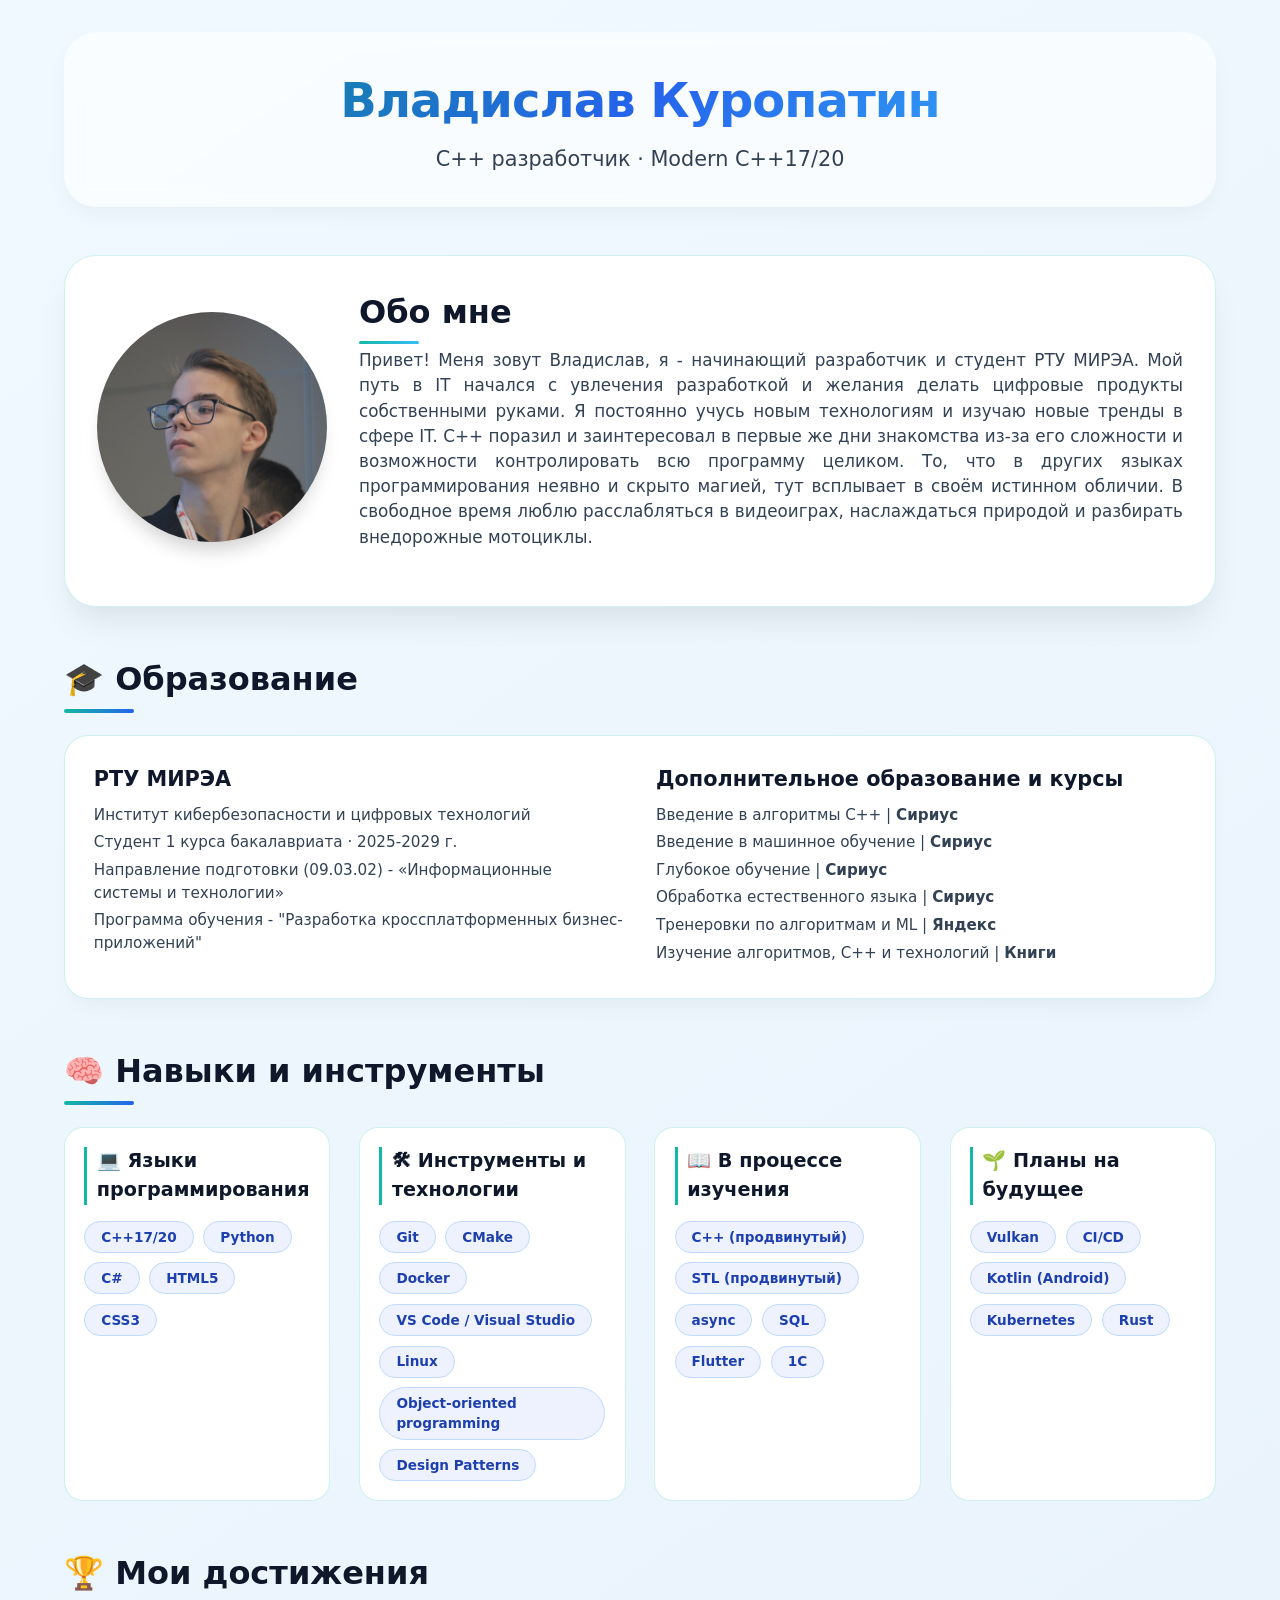
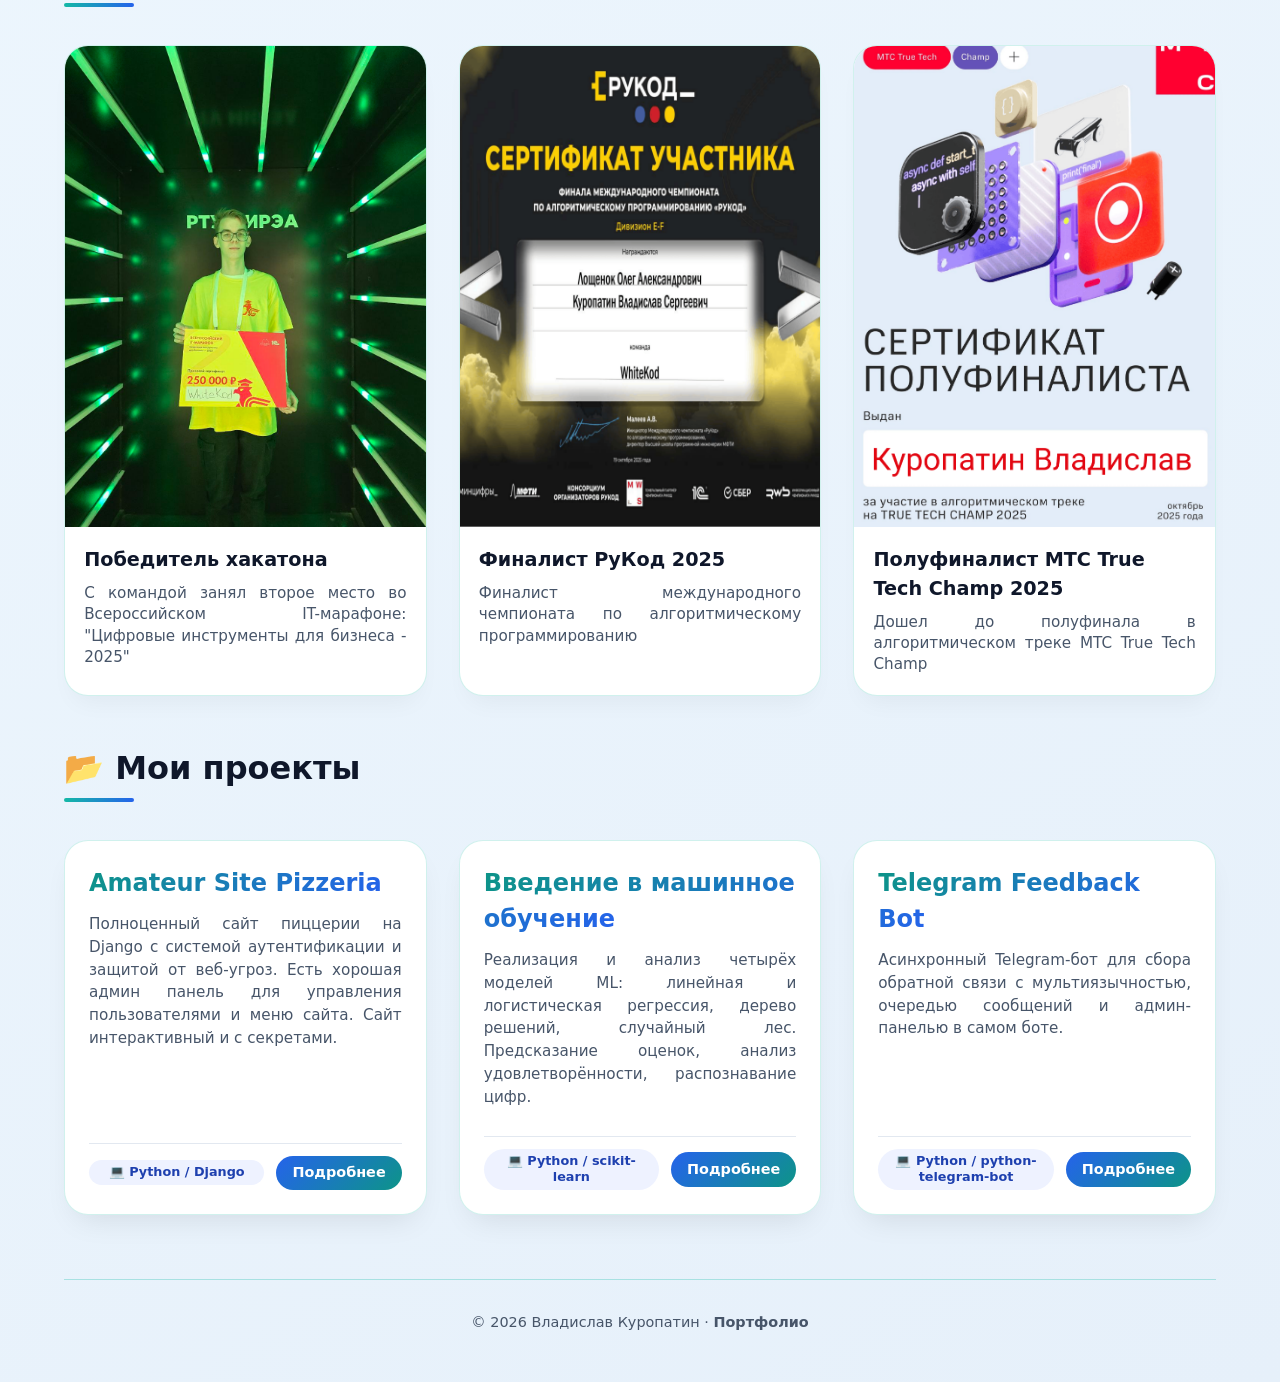
==== index.html @ 32f01361 "Updated "About Me" on the main page" ====
<!DOCTYPE html>
<html lang="ru">
<head>
    <meta charset="UTF-8">
    <meta name="viewport" content="width=device-width, initial-scale=1.0,
          viewport-fit=cover">
    <title>Владислав Куропатин | C++ разработчик</title>
    <link rel="icon" type="image/x-icon" href="media/icons/favicon.ico">
    <link rel="icon" type="image/png" sizes="32x32" href="media/icons/favicon-32x32.png">
    <link rel="icon" type="image/png" sizes="16x16" href="media/icons/favicon-16x16.png">
    <link rel="apple-touch-icon" sizes="180x180" href="media/icons/apple-touch-icon.png">
    <link rel="manifest" href="media/icons/site.webmanifest">
    <link rel="stylesheet" href="css/main.css">
    <link rel="stylesheet" href="css/main_project_card.css">
</head>
<body>
    <div class="container">
        <header class="hero">
            <h1 class="hero-title">Владислав Куропатин</h1>
            <p class="hero-subtitle">C++ разработчик · Modern C++17/20</p>
        </header>
        <section class="about" id="about">
            <div class="about-card">
                <div class="about-avatar">
                    <img src="media/main/me.JPG" alt="Владислав Куропатин"
                         class="avatar-image">
                </div>
                <div class="about-info">
                    <h2>Обо мне</h2>
                    <p style="text-align: justify;">
                        Привет! Меня зовут Владислав, я - начинающий разработчик 
                        и студент РТУ МИРЭА. Мой путь в IT начался с увлечения 
                        разработкой и желания делать цифровые продукты собственными 
                        руками. Я постоянно учусь новым технологиям и изучаю 
                        новые тренды в сфере IT. C++ поразил и заинтересовал в 
                        первые же дни знакомства из-за его сложности и возможности 
                        контролировать всю программу целиком. То, что в других 
                        языках программирования неявно и скрыто магией, тут 
                        всплывает в своём истинном обличии. В свободное время люблю 
                        расслабляться в видеоиграх, наслаждаться природой и 
                        разбирать внедорожные мотоциклы.
                    </p>
                </div>
            </div>
        </section>
        <section class="education" id="education">
            <h2 class="section-title">🎓 Образование</h2>
            <div class="education-card">
                <div class="education-item">
                    <h3>РТУ МИРЭА</h3>
                    <p>Институт кибербезопасности и цифровых технологий</p>
                    <p>Студент 1 курса бакалавриата · 2025-2029 г.</p>
                    <p>Направление подготовки (09.03.02) - «Информационные 
                        системы и технологии»</p>
                    <p>Программа обучения - "Разработка кроссплатформенных 
                        бизнес-приложений"</p>
                </div>
                <div class="education-item">
                    <h3>Дополнительное образование и курсы</h3>
                    <p>Введение в алгоритмы C++ | <strong>Сириус</strong></p>
                    <p>Введение в машинное обучение | <strong>Сириус</strong></p>
                    <p>Глубокое обучение | <strong>Сириус</strong></p>
                    <p>Обработка естественного языка | <strong>Сириус</strong></p>
                    <p>Тренеровки по алгоритмам и ML | <strong>Яндекс</strong></p>
                    <p>Изучение алгоритмов, C++ и технологий | <strong>Книги</strong></p>
                </div>
            </div>
        </section>
        <section class="skills-section" id="skills">
            <h2 class="section-title">🧠 Навыки и инструменты</h2>
            <div class="skills-grid">
                <div class="skills-category">
                    <h3>💻 Языки программирования</h3>
                    <div class="skills-list">
                        <span class="skill-tag">C++17/20</span>
                        <span class="skill-tag">Python</span>
                        <span class="skill-tag">C#</span>
                        <span class="skill-tag">HTML5</span>
                        <span class="skill-tag">CSS3</span>
                    </div>
                </div>
                <div class="skills-category">
                    <h3>🛠 Инструменты и технологии</h3>
                    <div class="skills-list">
                        <span class="skill-tag">Git</span>
                        <span class="skill-tag">CMake</span>
                        <span class="skill-tag">Docker</span>
                        <span class="skill-tag">VS Code / Visual Studio</span>
                        <span class="skill-tag">Linux</span>
                        <span class="skill-tag">Object-oriented programming</span>
                        <span class="skill-tag">Design Patterns</span>
                    </div>
                </div>
                <div class="skills-category">
                    <h3>📖 В процессе изучения</h3>
                    <div class="skills-list">
                        <span class="skill-tag">C++ (продвинутый)</span>
                        <span class="skill-tag">STL (продвинутый)</span>
                        <span class="skill-tag">async</span>
                        <span class="skill-tag">SQL</span>
                        <span class="skill-tag">Flutter</span>
                        <span class="skill-tag">1C</span>
                    </div>
                </div>
                <div class="skills-category">
                    <h3>🌱 Планы на будущее</h3>
                    <div class="skills-list">
                        <span class="skill-tag">Vulkan</span>
                        <span class="skill-tag">CI/CD</span>
                        <span class="skill-tag">Kotlin (Android)</span>
                        <span class="skill-tag">Kubernetes</span>
                        <span class="skill-tag">Rust</span>
                    </div>
                </div>
            </div>
        </section>
        <section class="achievements" id="achievements">
            <h2 class="section-title">🏆 Мои достижения</h2>
            <div class="achievements-grid" id="achievementsGrid">
                <div class="loading-achievements">Загрузка достижений...</div>
            </div>
        </section>
        <section class="projects" id="projects">
            <h2 class="section-title">📂 Мои проекты</h2>
            <div class="projects-grid" id="projectsGrid">
                <div class="loading">Загрузка проектов...</div>
            </div>
        </section>
        <footer class="footer">
            <p>© <span id="current-year">2026</span>
                Владислав Куропатин · <strong>Портфолио</strong></p>
        </footer>
    </div>
    <div id="imageModal" class="modal">
        <span class="modal-close">&times;</span>
        <img class="modal-content" id="modalImage">
    </div>
    <script src="js/project_cards.js"></script>
    <script src="js/achievements.js"></script>
    <script src="js/update_year.js"></script>
</body>
</html>
---- css/main.css ----
:root {
    --teal: #14b8a6;
    --teal-dark: #0f766e;
    --blue: #2563eb;
    --blue-light: #38bdf8;
    --metal: #64748b;
    --metal-light: #94a3b8;
    --white: #ffffff;
}

* {
    margin: 0;
    padding: 0;
    box-sizing: border-box;
}

body {
    font-family: system-ui, -apple-system, 'Segoe UI', Roboto, 'Helvetica Neue', sans-serif;
    background: linear-gradient(145deg, #f0f9ff 0%, #e6f0fa 100%);
    color: #1e293b;
    line-height: 1.5;
    min-height: 100vh;
}

.container {
    max-width: 1200px;
    margin: 0 auto;
    padding: 2rem 1.5rem;
}

.hero {
    text-align: center;
    margin-bottom: 3rem;
    padding: 2rem 1rem;
    background: rgba(255,255,255,0.6);
    backdrop-filter: blur(8px);
    border-radius: 2rem;
    box-shadow: 0 10px 25px -5px rgba(0,0,0,0.05);
    animation: fadeInUp 0.8s ease-out;
}

.hero-title {
    font-size: 3rem;
    background: linear-gradient(135deg, #0d9488 0%, #2563eb 50%, #38bdf8 100%);
    background-clip: text;
    -webkit-background-clip: text;
    color: transparent;
    letter-spacing: -0.02em;
}

.hero-subtitle {
    font-size: 1.3rem;
    color: #334155;
    margin-top: 0.5rem;
    font-weight: 500;
}

.about {
    margin-bottom: 3rem;
    animation: fadeInUp 0.8s ease-out 0.1s backwards;
}

.about-card {
    background: white;
    border-radius: 2rem;
    padding: 2rem;
    display: flex;
    flex-wrap: wrap;
    gap: 2rem;
    align-items: center;
    box-shadow: 0 20px 35px -10px rgba(0,0,0,0.1);
    transition: transform 0.3s, box-shadow 0.3s, border-color 0.3s;
    border: 1px solid rgba(20,184,166,0.2);
}

.about-card:hover {
    transform: translateY(-5px);
    box-shadow: 0 25px 40px -12px rgba(0,0,0,0.15);
    border-color: var(--teal);
}

.about-avatar {
    flex-shrink: 0;
}

.avatar-image {
    width: 230px;
    height: 230px;
    border-radius: 50%;
    object-fit: cover;
    box-shadow: 0 15px 20px -8px rgba(0,0,0,0.2);
    transition: transform 0.3s;
}

.about-info {
    flex: 1;
}

.about-info h2 {
    font-size: 2rem;
    margin-bottom: 0.75rem;
    color: #0f172a;
    position: relative;
    display: inline-block;
}

.about-info h2::after {
    content: '';
    position: absolute;
    bottom: -8px;
    left: 0;
    width: 60px;
    height: 3px;
    background: linear-gradient(90deg, #14b8a6, #38bdf8);
    border-radius: 3px;
}

.about-info p {
    color: #334155;
    margin-bottom: 1.5rem;
    font-size: 1.05rem;
}

.skills {
    display: flex;
    flex-wrap: wrap;
    gap: 0.7rem;
    margin-bottom: 1.5rem;
}

.skill-tag {
    background: #eef2ff;
    padding: 0.3rem 1rem;
    border-radius: 999px;
    font-size: 0.85rem;
    font-weight: 600;
    color: #1e40af;
    transition: all 0.2s;
    border: 1px solid #bfdbfe;
    cursor: default;
}

.skill-tag:hover {
    background: var(--teal);
    color: white;
    border-color: var(--teal);
    transform: translateY(-2px);
}

.contacts {
    display: flex;
    flex-wrap: wrap;
    gap: 1.2rem;
}

.contact-link {
    color: #2563eb;
    text-decoration: none;
    font-weight: 500;
    transition: color 0.2s, transform 0.2s;
    display: inline-flex;
    align-items: center;
    gap: 0.3rem;
}

.contact-link:hover {
    color: #0d9488;
    transform: translateX(3px);
}

.section-title {
    font-size: 2rem;
    margin-bottom: 2rem;
    color: #0f172a;
    position: relative;
    display: inline-block;
}

.section-title::after {
    content: '';
    position: absolute;
    bottom: -10px;
    left: 0;
    width: 70px;
    height: 4px;
    background: linear-gradient(90deg, #14b8a6, #2563eb);
    border-radius: 4px;
}

.projects-grid {
    display: grid;
    grid-template-columns: repeat(auto-fill, minmax(320px, 1fr));
    gap: 2rem;
    margin-top: 1rem;
}

.loading {
    text-align: center;
    padding: 3rem;
    background: rgba(255,255,255,0.7);
    border-radius: 2rem;
    color: #475569;
    font-size: 1.2rem;
    backdrop-filter: blur(4px);
}

.footer {
    margin-top: 4rem;
    text-align: center;
    padding: 2rem 0 1rem;
    border-top: 1px solid rgba(20,184,166,0.3);
    color: #475569;
    font-size: 0.9rem;
}

@keyframes fadeInUp {
    from {
        opacity: 0;
        transform: translateY(30px);
    }
    to {
        opacity: 1;
        transform: translateY(0);
    }
}

.education {
    margin-bottom: 3rem;
    animation: fadeInUp 0.8s ease-out 0.15s backwards;
}

.education-card {
    background: white;
    border-radius: 1.5rem;
    padding: 1.8rem;
    display: grid;
    grid-template-columns: repeat(auto-fit, minmax(260px, 1fr));
    gap: 2rem;
    box-shadow: 0 15px 25px -10px rgba(0,0,0,0.05);
    border: 1px solid rgba(20,184,166,0.2);
    transition: transform 0.3s, box-shadow 0.3s, border-color 0.3s;
}

.education-card:hover {
    transform: translateY(-5px);
    box-shadow: 0 25px 40px -12px rgba(0,0,0,0.15);
    border-color: var(--teal);
}

.education-item h3 {
    font-size: 1.3rem;
    color: #0f172a;
    margin-bottom: 0.5rem;
    display: flex;
    align-items: center;
    gap: 0.5rem;
}

.education-item p {
    color: #334155;
    margin-bottom: 0.3rem;
    font-size: 0.95rem;
}

.skills-section {
    margin-bottom: 3rem;
    animation: fadeInUp 0.8s ease-out 0.2s backwards;
}

.skills-grid {
    display: grid;
    grid-template-columns: repeat(auto-fit, minmax(240px, 1fr));
    gap: 1.8rem;
}

.skills-category {
    background: white;
    border-radius: 1.2rem;
    padding: 1.2rem;
    border: 1px solid rgba(20,184,166,0.2);
    transition: transform 0.2s, box-shadow 0.2s;
}

.skills-category:hover {
    transform: translateY(-4px);
    box-shadow: 0 10px 20px -8px rgba(0,0,0,0.1);
    border-color: var(--teal);
}

.skills-category h3 {
    font-size: 1.2rem;
    margin-bottom: 1rem;
    color: #0f172a;
    border-left: 3px solid var(--teal);
    padding-left: 0.6rem;
}

.skills-list {
    display: flex;
    flex-wrap: wrap;
    gap: 0.6rem;
}

.achievements {
    margin-bottom: 3rem;
    animation: fadeInUp 0.8s ease-out 0.25s backwards;
}

.achievements-grid {
    display: grid;
    grid-template-columns: repeat(auto-fill, minmax(280px, 1fr));
    gap: 2rem;
    margin-top: 1rem;
}

.achievement-card {
    background: white;
    border-radius: 1.5rem;
    overflow: hidden;
    transition: transform 0.3s, box-shadow 0.3s, border-color 0.3s;
    border: 1px solid rgba(20,184,166,0.2);
    box-shadow: 0 15px 25px -10px rgba(0,0,0,0.05);
    display: flex;
    flex-direction: column;
}

.achievement-card:hover {
    transform: translateY(-5px);
    box-shadow: 0 25px 40px -12px rgba(0,0,0,0.15);
    border-color: var(--teal);
}

.achievement-image {
    width: 100%;
    aspect-ratio: 16 / 9;
    object-fit: cover;
    cursor: pointer;
    transition: transform 0.3s;
    background: #f1f5f9;
}

.achievement-image.portrait {
    aspect-ratio: 3 / 4;
}

.achievement-card:hover .achievement-image {
    transform: scale(1.02);
}

.achievement-content {
    padding: 1.2rem;
}

.achievement-title {
    font-size: 1.2rem;
    font-weight: 700;
    margin-bottom: 0.5rem;
    color: #0f172a;
}

.achievement-description {
    font-size: 0.95rem;
    color: #475569;
    line-height: 1.4;
    text-align: justify;
}

.loading-achievements {
    text-align: center;
    padding: 2rem;
    background: rgba(255,255,255,0.7);
    border-radius: 1.5rem;
    color: #475569;
    font-size: 1rem;
    backdrop-filter: blur(4px);
}

.modal {
    display: none;
    position: fixed;
    z-index: 1000;
    left: 0;
    top: 0;
    width: 100%;
    height: 100%;
    background-color: rgba(0,0,0,0.9);
    backdrop-filter: blur(5px);
    cursor: pointer;
}

.modal-content {
    margin: auto;
    display: block;
    max-width: 90%;
    max-height: 90%;
    object-fit: contain;
    position: relative;
    top: 50%;
    transform: translateY(-50%);
    border-radius: 1rem;
    box-shadow: 0 25px 50px -12px black;
}

.modal-close {
    position: absolute;
    top: 20px;
    right: 35px;
    color: #f1f1f1;
    font-size: 40px;
    font-weight: bold;
    transition: 0.3s;
    cursor: pointer;
}

.modal-close:hover {
    color: var(--teal);
}

@media (max-width: 1200px) {
    .container {
        padding: 1.8rem;
    }

    .hero {
        padding: 1.5rem;
        margin-bottom: 2.5rem;
    }

    .hero-title {
        font-size: 2.7rem;
    }

    .hero-subtitle {
        font-size: 1.2rem;
    }

    .about-card {
        padding: 1.8rem;
        gap: 1.8rem;
    }

    .avatar-image {
        width: 200px;
        height: 200px;
    }

    .about-info h2 {
        font-size: 1.8rem;
    }

    .projects-grid {
        grid-template-columns: repeat(auto-fill, minmax(300px, 1fr));
        gap: 1.8rem;
    }

    .skills-grid {
        gap: 1.5rem;
    }

    .education-card {
        padding: 1.5rem;
        gap: 1.5rem;
    }

    .achievements-grid {
        gap: 1.8rem;
        grid-template-columns: repeat(auto-fill, minmax(260px, 1fr));
    }

    .achievement-content {
        padding: 1rem;
    }

    .achievement-title {
        font-size: 1.1rem;
    }

    .achievement-description {
        font-size: 0.9rem;
    }
}

@media (max-width: 992px) {
    .container {
        padding: 1.5rem;
    }

    .hero-title {
        font-size: 2.4rem;
    }

    .hero-subtitle {
        font-size: 1.1rem;
    }

    .about-card {
        padding: 1.5rem;
        gap: 1.5rem;
    }

    .avatar-image {
        width: 180px;
        height: 180px;
    }
    
    .about-info h2 {
        font-size: 1.7rem;
    }

    .about-info p {
        font-size: 0.95rem;
    }

    .skill-tag {
        font-size: 0.8rem;
        padding: 0.25rem 0.9rem;
    }

    .section-title {
        font-size: 1.8rem;
    }

    .projects-grid {
        grid-template-columns: repeat(auto-fill, minmax(280px, 1fr));
        gap: 1.5rem;
    }

    .skills-grid {
        grid-template-columns: repeat(auto-fit, minmax(220px, 1fr));
        gap: 1.3rem;
    }

    .skills-category {
        padding: 1rem;
    }

    .skills-category h3 {
        font-size: 1.1rem;
    }

    .education-card {
        grid-template-columns: 1fr;
        gap: 1.3rem;
        padding: 1.3rem;
    }

    .education-item h3 {
        font-size: 1.2rem;
    }

    .footer {
        margin-top: 3rem;
        padding: 1.5rem 0 0.8rem;
        font-size: 0.85rem;
    }

    .achievements-grid {
        gap: 1.5rem;
        grid-template-columns: repeat(auto-fill, minmax(250px, 1fr));
    }

    .achievement-title {
        font-size: 1rem;
    }

    .achievement-description {
        font-size: 0.85rem;
    }

    .loading-achievements {
        padding: 1.5rem;
        font-size: 0.9rem;
    }

    .modal-close {
        font-size: 35px;
        top: 15px;
        right: 25px;
    }
}

@media (max-width: 768px) {
    .container {
        padding: 1rem;
    }

    .hero {
        padding: 1.2rem;
        margin-bottom: 2rem;
        border-radius: 1.5rem;
    }

    .hero-title {
        font-size: 2rem;
    }

    .hero-subtitle {
        font-size: 1rem;
    }

    .about-card {
        flex-direction: column;
        text-align: center;
        padding: 1.2rem;
        border-radius: 1.5rem;
    }

    .avatar-image {
        width: 160px;
        height: 160px;
    }

    .about-info h2 {
        font-size: 1.5rem;
    }

    .about-info h2::after {
        left: 50%;
        transform: translateX(-50%);
        width: 50px;
    }

    .about-info p {
        font-size: 0.9rem;
    }

    .skills {
        justify-content: center;
    }

    .contacts {
        justify-content: center;
    }

    .section-title {
        font-size: 1.6rem;
        text-align: center;
        width: 100%;
    }

    .section-title::after {
        left: 50%;
        transform: translateX(-50%);
        width: 60px;
        height: 3px;
    }

    .projects-grid {
        grid-template-columns: repeat(auto-fill, minmax(260px, 1fr));
        gap: 1.2rem;
    }

    .skills-grid {
        grid-template-columns: 1fr;
        gap: 1rem;
    }

    .skills-category {
        padding: 0.9rem;
    }

    .skills-category h3 {
        font-size: 1rem;
    }

    .education-card {
        padding: 1.2rem;
        border-radius: 1.2rem;
    }

    .education-item h3 {
        font-size: 1.1rem;
    }

    .education-item p {
        font-size: 0.85rem;
    }

    .footer {
        margin-top: 2.5rem;
        padding: 1.2rem 0 0.6rem;
        font-size: 0.8rem;
    }

    .loading {
        padding: 2rem;
        font-size: 1rem;
    }

    .achievements {
        margin-bottom: 2rem;
    }

    .achievements-grid {
        grid-template-columns: repeat(auto-fill, minmax(240px, 1fr));
        gap: 1.2rem;
    }

    .achievement-content {
        padding: 0.9rem;
    }

    .achievement-title {
        font-size: 1rem;
    }

    .achievement-description {
        font-size: 0.85rem;
    }

    .loading-achievements {
        padding: 1.2rem;
        font-size: 0.9rem;
    }

    .modal-content {
        max-width: 95%;
        max-height: 85%;
        border-radius: 0.8rem;
    }

    .modal-close {
        font-size: 30px;
        top: 12px;
        right: 20px;
    }
}

@media (max-width: 576px) {
    .container {
        padding: 0.8rem;
    }

    .hero {
        padding: 1rem;
        margin-bottom: 1.5rem;
    }

    .hero-title {
        font-size: 1.6rem;
    }
    
    .hero-subtitle {
        font-size: 0.9rem;
    }

    .about-card {
        padding: 1rem;
        gap: 1rem;
    }

    .avatar-image {
        width: 130px;
        height: 130px;
    }

    .about-info h2 {
        font-size: 1.3rem;
    }

    .about-info p {
        font-size: 0.85rem;
        margin-bottom: 1rem;
    }

    .skill-tag {
        font-size: 0.7rem;
        padding: 0.2rem 0.7rem;
    }

    .contacts {
        gap: 0.8rem;
    }

    .contact-link {
        font-size: 0.85rem;
    }

    .section-title {
        font-size: 1.4rem;
        margin-bottom: 1.5rem;
    }

    .section-title::after {
        width: 50px;
        height: 3px;
        bottom: -8px;
    }

    .projects-grid {
        grid-template-columns: 1fr;
        gap: 1rem;
    }

    .skills-category {
        padding: 0.8rem;
    }

    .skills-category h3 {
        font-size: 0.95rem;
        margin-bottom: 0.8rem;
    }

    .skills-list {
        gap: 0.5rem;
    }

    .skill-tag {
        font-size: 0.65rem;
        padding: 0.15rem 0.6rem;
    }

    .education-card {
        padding: 1rem;
    }

    .education-item h3 {
        font-size: 1rem;
        gap: 0.3rem;
    }

    .education-item p {
        font-size: 0.8rem;
    }

    .footer {
        margin-top: 2rem;
        font-size: 0.75rem;
    }

    .loading {
        padding: 1.5rem;
        font-size: 0.9rem;
    }

    .achievements-grid {
        grid-template-columns: 1fr;
        gap: 1rem;
    }

    .achievement-card {
        max-width: 100%;
    }

    .achievement-content {
        padding: 0.8rem;
    }

    .achievement-title {
        font-size: 0.95rem;
    }

    .achievement-description {
        font-size: 0.8rem;
    }

    .loading-achievements {
        padding: 1rem;
        font-size: 0.85rem;
    }

    .modal-close {
        font-size: 28px;
        top: 10px;
        right: 15px;
    }

    .modal-content {
        max-width: 98%;
        max-height: 80%;
        border-radius: 0.6rem;
    }
}

@media (max-width: 480px) {
    .container {
        padding: 0.6rem;
    }
    
    .hero {
        padding: 0.8rem;
        border-radius: 1.2rem;
    }

    .hero-title {
        font-size: 1.4rem;
    }

    .hero-subtitle {
        font-size: 0.8rem;
    }

    .about-card {
        padding: 0.8rem;
        border-radius: 1.2rem;
    }

    .avatar-image {
        width: 110px;
        height: 110px;
    }

    .about-info h2 {
        font-size: 1.2rem;
        margin-bottom: 0.5rem;
    }

    .about-info p {
        font-size: 0.8rem;
    }

    .skill-tag {
        font-size: 0.6rem;
        padding: 0.1rem 0.5rem;
    }

    .contact-link {
        font-size: 0.75rem;
    }

    .section-title {
        font-size: 1.2rem;
    }

    .skills-category {
        padding: 0.7rem;
    }

    .skills-category h3 {
        font-size: 0.85rem;
    }

    .education-card {
        padding: 0.8rem;
    }

    .education-item h3 {
        font-size: 0.9rem;
    }

    .education-item p {
        font-size: 0.75rem;
    }

    .footer {
        font-size: 0.7rem;
        padding: 1rem 0 0.5rem;
    }

    .achievement-title {
        font-size: 0.9rem;
    }

    .achievement-description {
        font-size: 0.75rem;
    }

    .achievement-content {
        padding: 0.7rem;
    }

    .modal-close {
        font-size: 24px;
        top: 8px;
        right: 12px;
    }
}

@media (max-width: 360px) {
    .container {
        padding: 0.4rem;
    }

    .hero {
        padding: 0.6rem;
        margin-bottom: 1rem;
    }

    .hero-title {
        font-size: 1.2rem;
    }

    .hero-subtitle {
        font-size: 0.7rem;
    }

    .about-card {
        padding: 0.6rem;
    }

    .avatar-image {
        width: 90px;
        height: 90px;
    }

    .about-info h2 {
        font-size: 1rem;
    }

    .about-info p {
        font-size: 0.7rem;
    }

    .skill-tag {
        font-size: 0.55rem;
        padding: 0.05rem 0.4rem;
    }

    .contact-link {
        font-size: 0.7rem;
    }

    .section-title {
        font-size: 1rem;
        margin-bottom: 1.2rem;
    }

    .section-title::after {
        width: 40px;
        height: 2px;
        bottom: -6px;
    }

    .projects-grid {
        gap: 0.8rem;
    }

    .skills-category {
        padding: 0.5rem;
    }

    .skills-category h3 {
        font-size: 0.8rem;
    }

    .education-card {
        padding: 0.6rem;
    }

    .education-item h3 {
        font-size: 0.85rem;
    }

    .education-item p {
        font-size: 0.7rem;
    }

    .footer {
        margin-top: 1.5rem;
        font-size: 0.65rem;
    }

    .loading {
        padding: 1rem;
        font-size: 0.8rem;
    }

    .achievement-title {
        font-size: 0.85rem;
    }

    .achievement-description {
        font-size: 0.7rem;
    }

    .achievement-content {
        padding: 0.5rem;
    }

    .loading-achievements {
        padding: 0.8rem;
        font-size: 0.75rem;
    }

    .modal-close {
        font-size: 22px;
        top: 6px;
        right: 10px;
    }

    .modal-content {
        max-height: 75%;
    }
}
---- css/main_project_card.css ----
.project-card {
    background: white;
    border-radius: 1.5rem;
    padding: 1.5rem;
    transition: all 0.4s cubic-bezier(0.2, 0.9, 0.4, 1.1);
    box-shadow: 0 15px 30px -12px rgba(0, 0, 0, 0.1);
    border: 1px solid rgba(20, 184, 166, 0.2);
    backdrop-filter: blur(2px);
    display: flex;
    flex-direction: column;
    animation: fadeInScale 0.5s ease-out backwards;
}

/* Анимация появления карточек */
.project-card:nth-child(1) { animation-delay: 0.05s; }
.project-card:nth-child(2) { animation-delay: 0.1s; }
.project-card:nth-child(3) { animation-delay: 0.15s; }
.project-card:nth-child(4) { animation-delay: 0.2s; }
.project-card:nth-child(5) { animation-delay: 0.25s; }
.project-card:nth-child(6) { animation-delay: 0.3s; }

@keyframes fadeInScale {
    from {
        opacity: 0;
        transform: scale(0.95) translateY(20px);
    }
    to {
        opacity: 1;
        transform: scale(1) translateY(0);
    }
}

.project-card:hover {
    transform: translateY(-12px) scale(1.02);
    box-shadow: 0 30px 40px -15px rgba(0, 0, 0, 0.2);
    border-color: #14b8a6;
    background: linear-gradient(145deg, #ffffff, #f8fafc);
}

.project-card h3 {
    font-size: 1.5rem;
    margin-bottom: 0.75rem;
    font-weight: 700;
}

.project-card h3 a {
    color: #0f172a;
    text-decoration: none;
    background: linear-gradient(120deg, #0d9488, #2563eb);
    background-clip: text;
    -webkit-background-clip: text;
    color: transparent;
    transition: all 0.2s;
}

.project-card h3 a:hover {
    background: linear-gradient(120deg, #2563eb, #38bdf8);
    background-clip: text;
    -webkit-background-clip: text;
}

.project-description {
    color: #475569;
    font-size: 0.95rem;
    margin-bottom: 1.2rem;
    flex-grow: 1;
    line-height: 1.5;
    text-align: justify;
}

.project-meta {
    display: flex;
    justify-content: space-between;
    align-items: center;
    gap: 0.75rem;
    margin-top: 0.5rem;
    padding-top: 0.75rem;
    border-top: 1px solid #e2e8f0;
    flex-wrap: nowrap;
}

.project-language {
    background: #eef2ff;
    padding: 0.25rem 0.8rem;
    border-radius: 999px;
    font-size: 0.8rem;
    font-weight: 600;
    color: #1e40af;
    transition: all 0.2s;
    white-space: normal;
    word-break: break-word;
    text-align: center;
    line-height: 1.3;
    flex: 1 1 auto;
    min-width: 0;
}

.project-link {
    flex-shrink: 0;
}

.project-link a {
    white-space: nowrap;
    display: inline-block;
    padding: 0.4rem 1rem;
    border-radius: 2rem;
    background: linear-gradient(135deg, #2563eb, #0d9488);
    color: white;
    text-decoration: none;
    font-weight: 600;
    font-size: 0.9rem;
    transition: all 0.3s;
}

.project-link a:hover {
    background: linear-gradient(135deg, #1d4ed8, #0f766e);
    transform: scale(1.05);
    box-shadow: 0 5px 12px rgba(37,99,235,0.3);
}

.project-card:hover .project-language {
    background: #14b8a6;
    color: white;
}

/* Сообщения загрузки/ошибки */
.loading, .error-message, .no-projects {
    text-align: center;
    padding: 2rem;
    background: rgba(255,255,255,0.8);
    border-radius: 1.5rem;
    color: #475569;
    font-weight: 500;
}

/* Адаптивные стили */
@media (max-width: 1200px) {
    .project-card {
        padding: 1.3rem;
    }

    .project-card h3 {
        font-size: 1.4rem;
    }

    .project-description {
        font-size: 0.9rem;
    }

    .project-language {
        font-size: 0.75rem;
        padding: 0.2rem 0.7rem;
    }

    .project-link a {
        font-size: 0.85rem;
        padding: 0.35rem 0.9rem;
    }
}

@media (max-width: 992px) {
    .project-card {
        padding: 1.2rem;
        border-radius: 1.3rem;
    }

    .project-card h3 {
        font-size: 1.3rem;
        margin-bottom: 0.6rem;
    }
    
    .project-description {
        font-size: 0.85rem;
        margin-bottom: 1rem;
    }

    .project-meta {
        margin-top: 0.3rem;
        padding-top: 0.6rem;
    }

    .project-language {
        font-size: 0.7rem;
        padding: 0.2rem 0.6rem;
    }

    .project-link a {
        font-size: 0.8rem;
        padding: 0.3rem 0.8rem;
    }

    .project-card:hover {
        transform: translateY(-8px) scale(1.01);
    }
}

@media (max-width: 768px) {
    .project-card {
        padding: 1rem;
        border-radius: 1.2rem;
    }

    .project-card h3 {
        font-size: 1.2rem;
        margin-bottom: 0.5rem;
    }

    .project-description {
        font-size: 0.8rem;
        line-height: 1.4;
    }

    .project-language {
        font-size: 0.65rem;
        padding: 0.15rem 0.5rem;
    }

    .project-link a {
        font-size: 0.75rem;
        padding: 0.25rem 0.7rem;
    }

    .project-meta {
        padding-top: 0.5rem;
    }

    .loading, .error-message, .no-projects {
        padding: 1.5rem;
        font-size: 0.9rem;
    }
}

@media (max-width: 576px) {
    .project-card {
        padding: 0.9rem;
        border-radius: 1rem;
    }

    .project-card h3 {
        font-size: 1.1rem;
        margin-bottom: 0.4rem;
    }

    .project-description {
        font-size: 0.75rem;
        margin-bottom: 0.8rem;
    }

    .project-meta {
        flex-direction: column;
        align-items: flex-start;
        gap: 0.5rem;
        margin-top: 0.2rem;
        padding-top: 0.5rem;
    }

    .project-language {
        font-size: 0.6rem;
        padding: 0.1rem 0.5rem;
    }

    .project-link a {
        font-size: 0.7rem;
        padding: 0.2rem 0.6rem;
    }

    .project-card:hover {
        transform: translateY(-5px) scale(1.01);
    }

    .loading, .error-message, .no-projects {
        padding: 1.2rem;
        font-size: 0.85rem;
        border-radius: 1rem;
    }
}

@media (max-width: 480px) {
    .project-card {
        padding: 0.75rem;
        border-radius: 0.9rem;
    }

    .project-card h3 {
        font-size: 1rem;
    }

    .project-description {
        font-size: 0.7rem;
        line-height: 1.35;
    }

    .project-language {
        font-size: 0.55rem;
        padding: 0.1rem 0.4rem;
    }

    .project-link a {
        font-size: 0.65rem;
        padding: 0.15rem 0.5rem;
    }

    .project-meta {
        gap: 0.4rem;
    }
}

@media (max-width: 360px) {
    .project-card {
        padding: 0.6rem;
        border-radius: 0.8rem;
    }

    .project-card h3 {
        font-size: 0.9rem;
        margin-bottom: 0.3rem;
    }

    .project-description {
        font-size: 0.65rem;
        margin-bottom: 0.6rem;
    }

    .project-meta {
        padding-top: 0.4rem;
        gap: 0.3rem;
    }

    .project-language {
        font-size: 0.5rem;
        padding: 0.05rem 0.35rem;
    }

    .project-link a {
        font-size: 0.6rem;
        padding: 0.1rem 0.4rem;
    }
    
    .loading, .error-message, .no-projects {
        padding: 1rem;
        font-size: 0.75rem;
    }
}
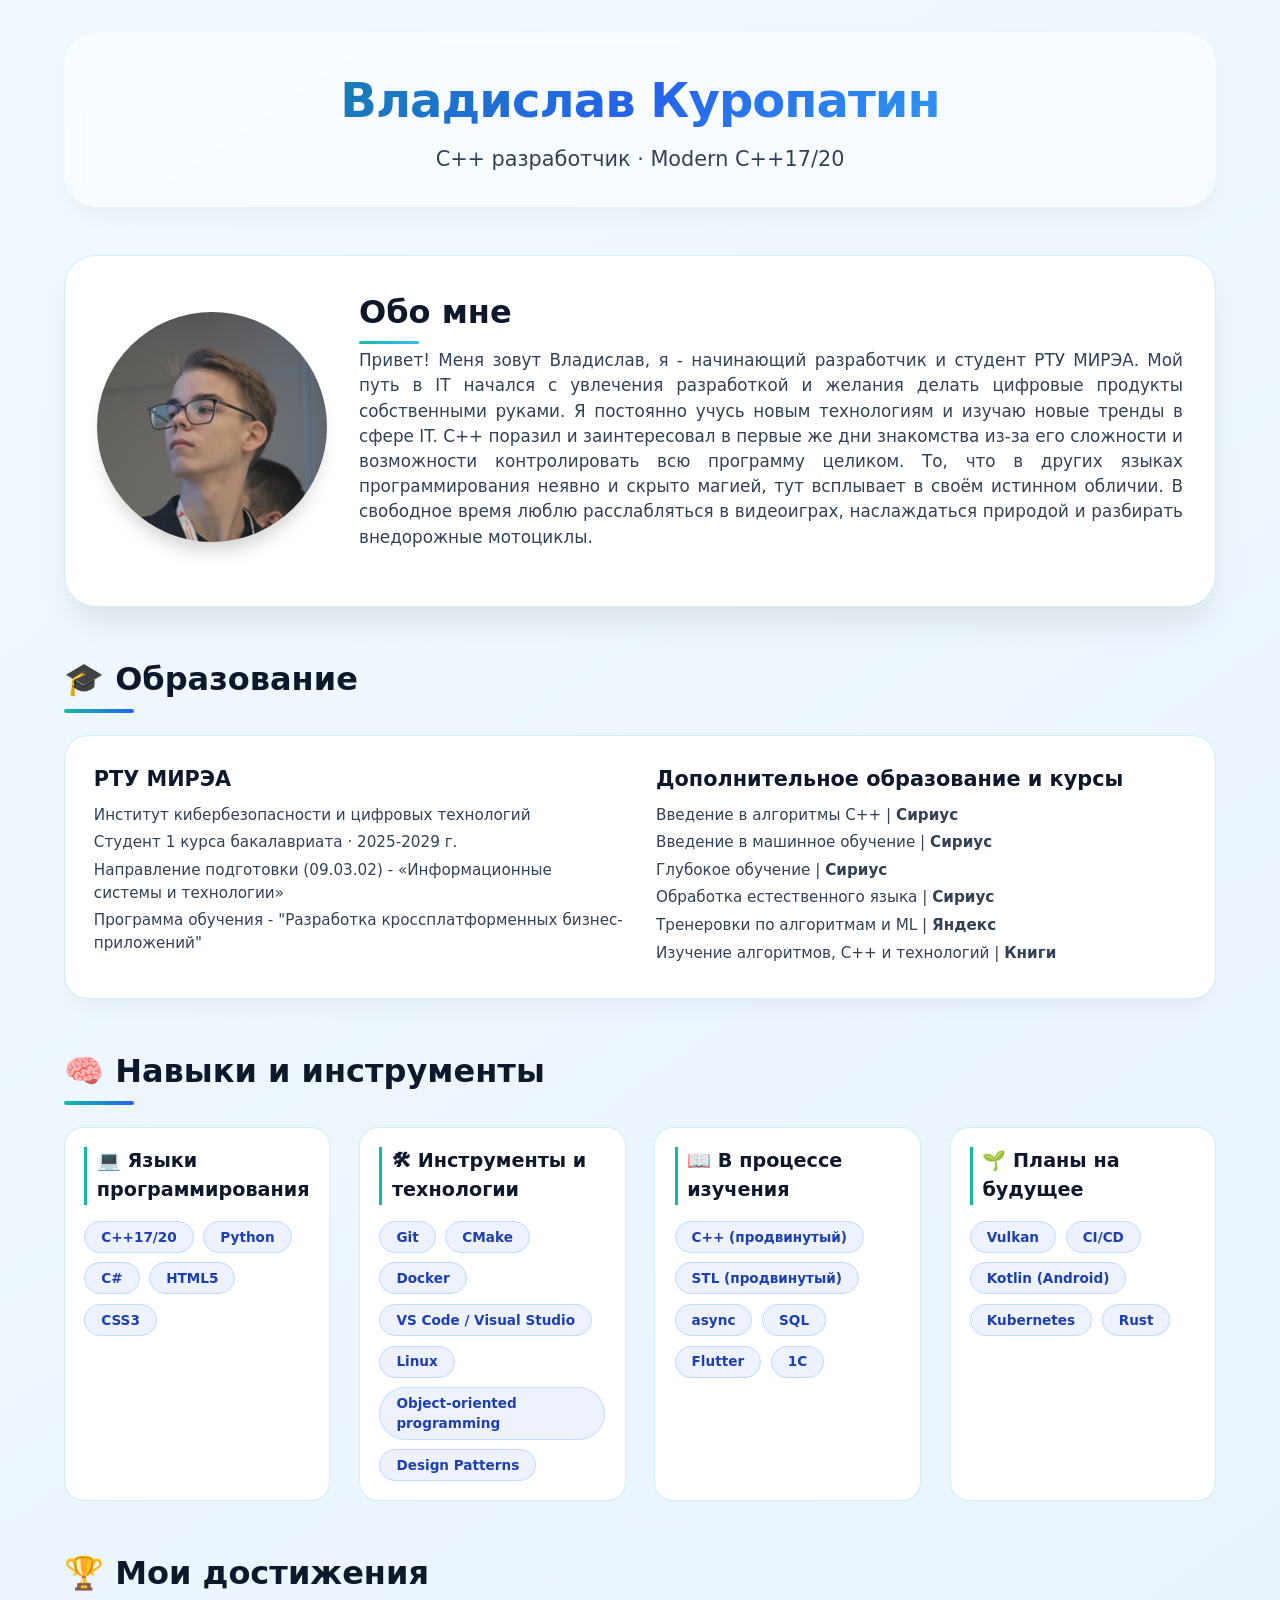
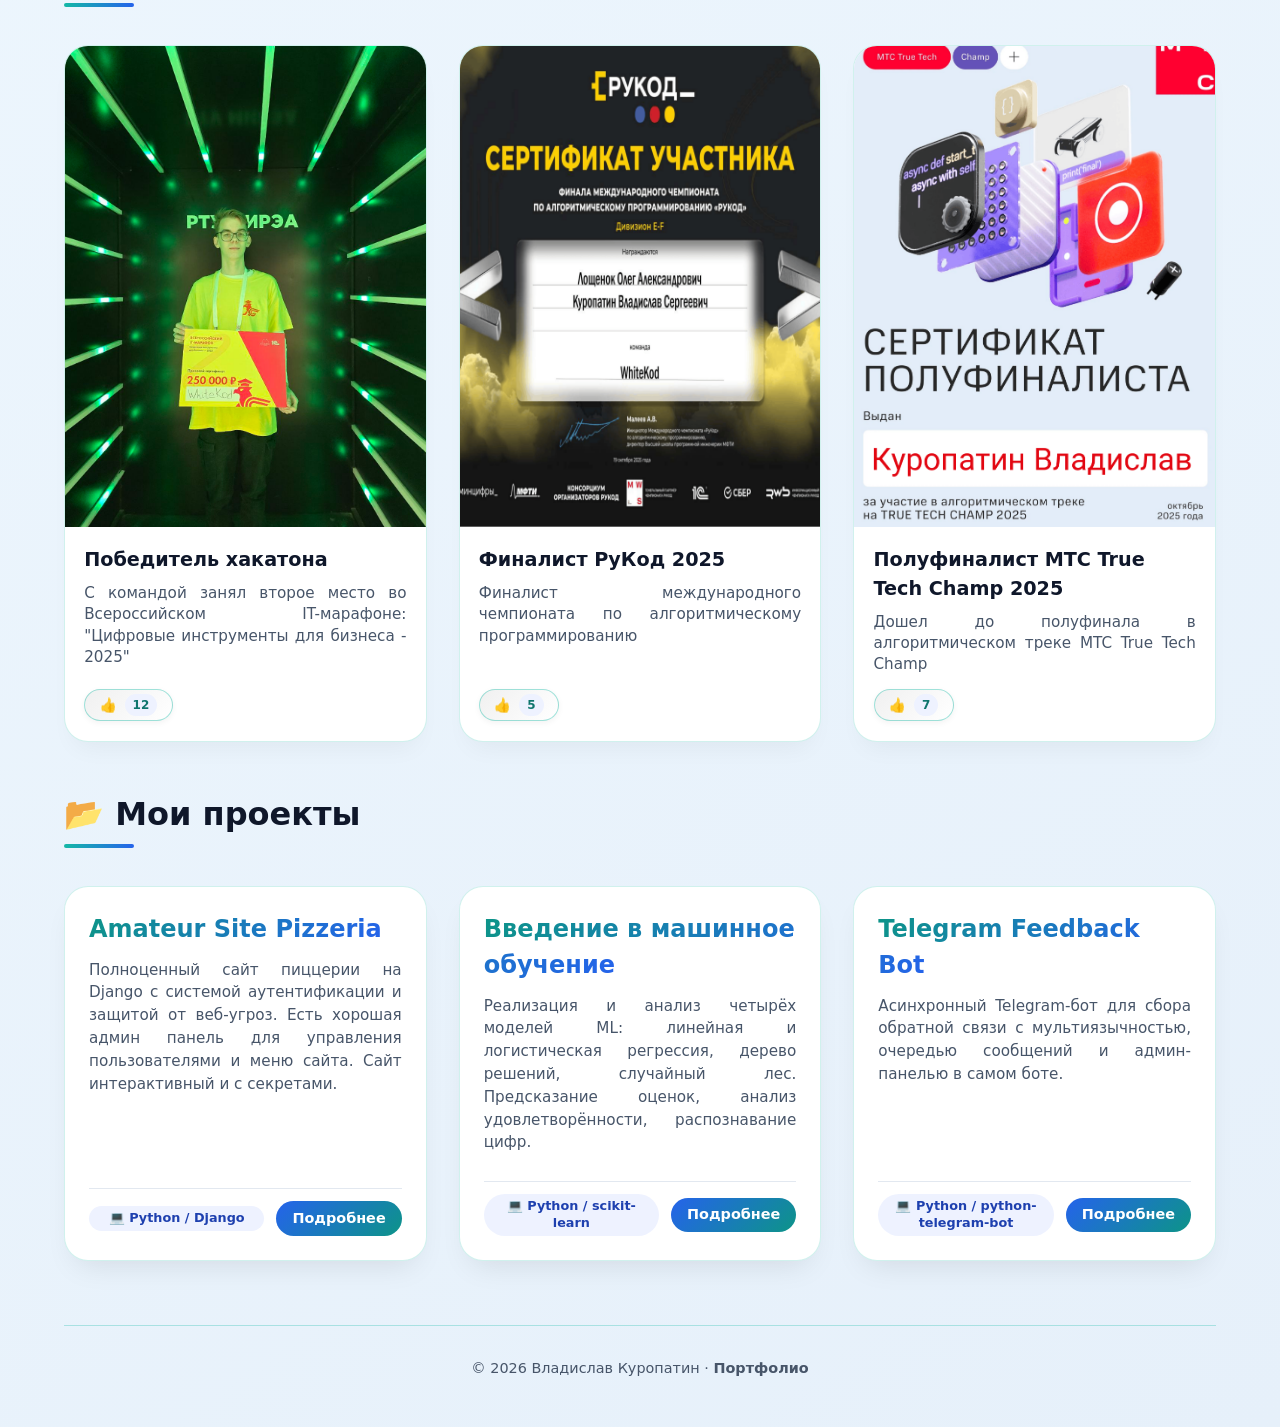
==== commit 5cc56528: "Added animation to the main screen - Added like for achievements - Social credit meme animation" ====
--- a/index.html
+++ b/index.html
@@ -12,6 +12,7 @@
     <link rel="manifest" href="media/icons/site.webmanifest">
     <link rel="stylesheet" href="css/main.css">
     <link rel="stylesheet" href="css/main_project_card.css">
+    <link rel="stylesheet" href="css/social_credit.css">
 </head>
 <body>
     <div class="container">
--- a/css/social_credit.css
+++ b/css/social_credit.css
@@ -0,0 +1,554 @@
+.like-button {
+    background: linear-gradient(135deg, #f0f0f0, #fff);
+    border: 1px solid rgba(20, 184, 166, 0.4);
+    border-radius: 2rem;
+    padding: 0.3rem 0.9rem;
+    font-size: 0.85rem;
+    font-weight: 600;
+    display: inline-flex;
+    align-items: center;
+    gap: 0.5rem;
+    cursor: pointer;
+    transition: all 0.2s ease;
+    color: #2c3e66;
+    margin-top: 0;
+    box-shadow: 0 2px 6px rgba(0, 0, 0, 0.05);
+}
+
+.like-button:hover {
+    background: linear-gradient(135deg, #ffe4e4, #ffcdcd);
+    border-color: #f43f5e;
+    transform: scale(1.02);
+    color: #b91c1c;
+}
+
+.like-button:active {
+    transform: scale(0.96);
+}
+
+.like-count {
+    background: #eef2ff;
+    border-radius: 40px;
+    padding: 0.1rem 0.5rem;
+    font-size: 0.75rem;
+    font-weight: bold;
+    color: #0f766e;
+}
+
+.achievement-card {
+    display: flex;
+    flex-direction: column;
+    height: 100%;
+}
+
+.achievement-content {
+    display: flex;
+    flex-direction: column;
+    flex: 1;
+    padding: 1.2rem;
+}
+
+.achievement-description {
+    flex: 1;
+    margin-bottom: 0.8rem;
+}
+
+.achievement-footer {
+    margin-top: auto;
+    display: flex;
+    justify-content: flex-start;
+}
+
+.social-credit-party {
+    position: fixed;
+    top: 0;
+    left: 0;
+    width: 100%;
+    height: 100%;
+    pointer-events: none;
+    z-index: 9999;
+    overflow: hidden;
+}
+
+.credit-stamp {
+    position: fixed;
+    bottom: 8%;
+    right: 3%;
+    background: rgba(220, 38, 38, 0.95);
+    backdrop-filter: blur(6px);
+    color: gold;
+    font-weight: bold;
+    font-size: 1.5rem;
+    padding: 0.6rem 1.2rem;
+    border-radius: 3rem;
+    border: 2px solid #ffd966;
+    box-shadow: 0 0 25px rgba(255, 215, 0, 0.7);
+    transform: rotate(-6deg);
+    z-index: 10000;
+    font-family: monospace;
+    white-space: nowrap;
+    animation: floatStamp 0.8s ease-out;
+}
+
+.floating-emoji {
+    position: absolute;
+    font-size: 2rem;
+    animation: floatUp 7s ease-out forwards;
+    pointer-events: none;
+    z-index: 10001;
+    filter: drop-shadow(0 0 6px gold);
+}
+
+.social-credit-toast {
+    position: fixed;
+    top: 25%;
+    left: 50%;
+    transform: translate(-50%, -50%);
+    background: #dc2626;
+    color: #ffef9e;
+    padding: 1rem 2rem;
+    border-radius: 3rem;
+    font-weight: bold;
+    font-size: 2rem;
+    z-index: 10002;
+    white-space: nowrap;
+    font-family: 'Segoe UI', system-ui;
+    box-shadow: 0 0 45px gold;
+    border: 3px solid #ffcc00;
+    text-shadow: 2px 2px 0 #7c2d12;
+    animation: bounceToast 0.6s cubic-bezier(0.68, -0.55, 0.265, 1.55);
+    pointer-events: none;
+}
+
+.approve-card {
+    animation: fadeInUp 0.5s ease-out;
+    font-size: 1rem;
+    background: #facc15;
+    color: #b91c1c;
+    border-radius: 2rem;
+    padding: 0.4rem 1rem;
+    font-weight: bold;
+    border: 2px solid #ef4444;
+    box-shadow: 0 4px 12px rgba(0, 0, 0, 0.2);
+    white-space: nowrap;
+    z-index: 10003;
+}
+
+@keyframes floatUp {
+    0% {
+        opacity: 1;
+        transform: translateY(0) rotate(0deg);
+    }
+    100% {
+        opacity: 0;
+        transform: translateY(-300px) rotate(30deg);
+    }
+}
+
+@keyframes floatStamp {
+    from {
+        transform: rotate(-40deg) scale(0.2);
+        opacity: 0;
+    }
+    to {
+        transform: rotate(-6deg) scale(1);
+        opacity: 1;
+    }
+}
+
+@keyframes bounceToast {
+    0% {
+        transform: translate(-50%, -50%) scale(0.2);
+        opacity: 0;
+    }
+    70% {
+        transform: translate(-50%, -50%) scale(1.1);
+    }
+    100% {
+        transform: translate(-50%, -50%) scale(1);
+        opacity: 1;
+    }
+}
+
+@keyframes fadeInUp {
+    from {
+        opacity: 0;
+        transform: translateY(20px);
+    }
+    to {
+        opacity: 1;
+        transform: translateY(0);
+    }
+}
+
+@media (max-width: 1200px) {
+    .like-button {
+        padding: 0.25rem 0.8rem;
+        font-size: 0.8rem;
+        gap: 0.4rem;
+    }
+
+    .like-count {
+        font-size: 0.7rem;
+        padding: 0.1rem 0.45rem;
+    }
+
+    .achievement-content {
+        padding: 1rem;
+    }
+
+    .achievement-description {
+        font-size: 0.9rem;
+        margin-bottom: 0.7rem;
+    }
+
+    .credit-stamp {
+        font-size: 1.3rem;
+        padding: 0.5rem 1rem;
+        bottom: 7%;
+        right: 2.5%;
+    }
+
+    .floating-emoji {
+        font-size: 1.8rem;
+    }
+
+    .social-credit-toast {
+        font-size: 1.8rem;
+        padding: 0.8rem 1.8rem;
+        top: 23%;
+    }
+
+    .approve-card {
+        font-size: 0.9rem;
+        padding: 0.35rem 0.9rem;
+    }
+}
+
+@media (max-width: 992px) {
+    .like-button {
+        padding: 0.2rem 0.7rem;
+        font-size: 0.75rem;
+        gap: 0.35rem;
+        border-radius: 1.8rem;
+    }
+
+    .like-count {
+        font-size: 0.65rem;
+        padding: 0.05rem 0.4rem;
+        border-radius: 30px;
+    }
+
+    .achievement-content {
+        padding: 0.9rem;
+    }
+
+    .achievement-description {
+        font-size: 0.85rem;
+        line-height: 1.4;
+    }
+
+    .credit-stamp {
+        font-size: 1.1rem;
+        padding: 0.4rem 0.9rem;
+        bottom: 6%;
+        right: 2%;
+        border-radius: 2.5rem;
+    }
+
+    .floating-emoji {
+        font-size: 1.6rem;
+    }
+
+    .social-credit-toast {
+        font-size: 1.5rem;
+        padding: 0.6rem 1.5rem;
+        top: 22%;
+        border-radius: 2.5rem;
+    }
+
+    .approve-card {
+        font-size: 0.8rem;
+        padding: 0.3rem 0.8rem;
+        border-radius: 1.8rem;
+    }
+}
+
+@media (max-width: 768px) {
+    .like-button {
+        padding: 0.2rem 0.6rem;
+        font-size: 0.7rem;
+        gap: 0.3rem;
+    }
+
+    .like-count {
+        font-size: 0.6rem;
+        padding: 0.05rem 0.35rem;
+    }
+
+    .achievement-content {
+        padding: 0.8rem;
+    }
+
+    .achievement-description {
+        font-size: 0.8rem;
+        margin-bottom: 0.6rem;
+    }
+
+    .credit-stamp {
+        font-size: 0.95rem;
+        padding: 0.3rem 0.8rem;
+        bottom: 5%;
+        right: 2%;
+        white-space: normal;
+        max-width: 130px;
+        text-align: center;
+        line-height: 1.3;
+    }
+
+    .floating-emoji {
+        font-size: 1.4rem;
+        animation-duration: 6s;
+    }
+
+    .social-credit-toast {
+        font-size: 1.3rem;
+        padding: 0.5rem 1.2rem;
+        width: auto;
+        max-width: 85%;
+        white-space: normal;
+        text-align: center;
+        top: 20%;
+        border-radius: 2rem;
+    }
+
+    .approve-card {
+        font-size: 0.75rem;
+        padding: 0.25rem 0.7rem;
+        white-space: nowrap;
+    }
+}
+
+@media (max-width: 576px) {
+    .like-button {
+        padding: 0.15rem 0.5rem;
+        font-size: 0.65rem;
+        gap: 0.25rem;
+        border-radius: 1.5rem;
+    }
+
+    .like-count {
+        font-size: 0.55rem;
+        padding: 0.05rem 0.3rem;
+    }
+
+    .achievement-content {
+        padding: 0.7rem;
+    }
+
+    .achievement-description {
+        font-size: 0.75rem;
+        line-height: 1.35;
+    }
+
+    .achievement-footer {
+        margin-top: 0.5rem;
+    }
+
+    .credit-stamp {
+        font-size: 0.8rem;
+        padding: 0.25rem 0.6rem;
+        bottom: 4%;
+        right: 2%;
+        max-width: 110px;
+        border-width: 1.5px;
+        box-shadow: 0 0 15px rgba(255, 215, 0, 0.6);
+    }
+
+    .floating-emoji {
+        font-size: 1.2rem;
+        animation-duration: 5s;
+    }
+
+    .social-credit-toast {
+        font-size: 1.1rem;
+        padding: 0.4rem 1rem;
+        max-width: 90%;
+        top: 18%;
+        border-width: 2px;
+    }
+
+    .approve-card {
+        font-size: 0.65rem;
+        padding: 0.2rem 0.6rem;
+        border-radius: 1.5rem;
+    }
+
+    @keyframes floatUp {
+        0% {
+            opacity: 1;
+            transform: translateY(0) rotate(0deg);
+        }
+        100% {
+            opacity: 0;
+            transform: translateY(-250px) rotate(25deg);
+        }
+    }
+
+    @keyframes bounceToast {
+        0% {
+            transform: translate(-50%, -50%) scale(0.2);
+            opacity: 0;
+        }
+        70% {
+            transform: translate(-50%, -50%) scale(1.05);
+        }
+        100% {
+            transform: translate(-50%, -50%) scale(1);
+            opacity: 1;
+        }
+    }
+}
+
+@media (max-width: 480px) {
+    .like-button {
+        padding: 0.1rem 0.45rem;
+        font-size: 0.6rem;
+        gap: 0.2rem;
+        border-radius: 1.2rem;
+    }
+
+    .like-count {
+        font-size: 0.5rem;
+        padding: 0.05rem 0.25rem;
+        border-radius: 20px;
+    }
+
+    .achievement-content {
+        padding: 0.6rem;
+    }
+
+    .achievement-description {
+        font-size: 0.7rem;
+        margin-bottom: 0.5rem;
+    }
+
+    .credit-stamp {
+        font-size: 0.7rem;
+        padding: 0.2rem 0.5rem;
+        bottom: 3%;
+        right: 2%;
+        max-width: 100px;
+        border-radius: 2rem;
+    }
+
+    .floating-emoji {
+        font-size: 1rem;
+        animation-duration: 4.5s;
+    }
+
+    .social-credit-toast {
+        font-size: 1rem;
+        padding: 0.35rem 0.8rem;
+        max-width: 95%;
+        top: 16%;
+    }
+
+    .approve-card {
+        font-size: 0.6rem;
+        padding: 0.15rem 0.5rem;
+        border-radius: 1.2rem;
+    }
+
+    @keyframes floatStamp {
+        from {
+            transform: rotate(-40deg) scale(0.15);
+            opacity: 0;
+        }
+        to {
+            transform: rotate(-6deg) scale(1);
+            opacity: 1;
+        }
+    }
+}
+
+@media (max-width: 360px) {
+    .like-button {
+        padding: 0.1rem 0.4rem;
+        font-size: 0.55rem;
+        gap: 0.15rem;
+        border-radius: 1rem;
+    }
+
+    .like-count {
+        font-size: 0.45rem;
+        padding: 0.05rem 0.2rem;
+    }
+    
+    .achievement-content {
+        padding: 0.5rem;
+    }
+
+    .achievement-description {
+        font-size: 0.65rem;
+        line-height: 1.3;
+    }
+
+    .achievement-footer {
+        margin-top: 0.3rem;
+    }
+
+    .credit-stamp {
+        font-size: 0.6rem;
+        padding: 0.15rem 0.4rem;
+        bottom: 2%;
+        right: 1%;
+        max-width: 85px;
+        border-width: 1px;
+        box-shadow: 0 0 10px rgba(255, 215, 0, 0.5);
+    }
+
+    .floating-emoji {
+        font-size: 0.9rem;
+        animation-duration: 4s;
+    }
+
+    .social-credit-toast {
+        font-size: 0.85rem;
+        padding: 0.3rem 0.6rem;
+        max-width: 98%;
+        top: 15%;
+        border-radius: 1.5rem;
+    }
+
+    .approve-card {
+        font-size: 0.55rem;
+        padding: 0.1rem 0.4rem;
+        border-radius: 1rem;
+    }
+
+    @keyframes floatUp {
+        0% {
+            opacity: 1;
+            transform: translateY(0) rotate(0deg);
+        }
+        100% {
+            opacity: 0;
+            transform: translateY(-200px) rotate(20deg);
+        }
+    }
+    
+    @keyframes bounceToast {
+        0% {
+            transform: translate(-50%, -50%) scale(0.1);
+            opacity: 0;
+        }
+        70% {
+            transform: translate(-50%, -50%) scale(1.02);
+        }
+        100% {
+            transform: translate(-50%, -50%) scale(1);
+            opacity: 1;
+        }
+    }
+}
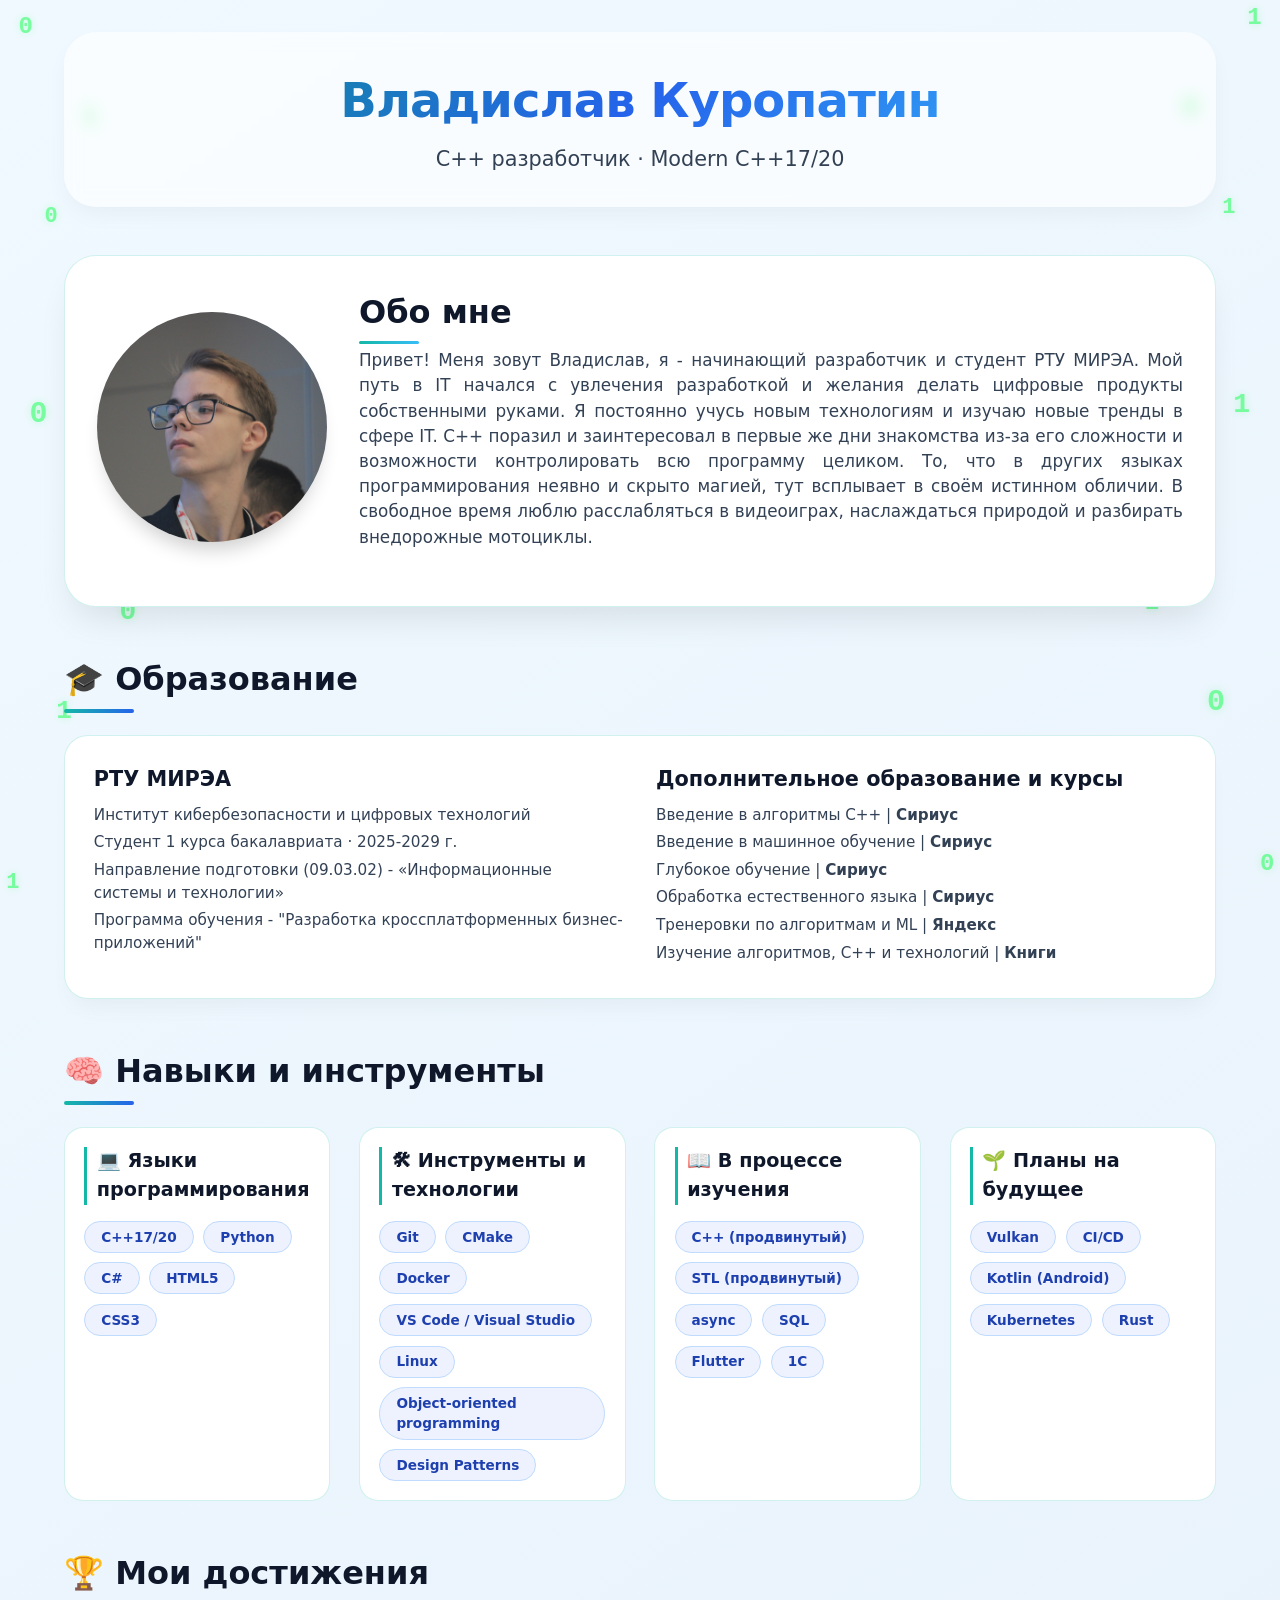
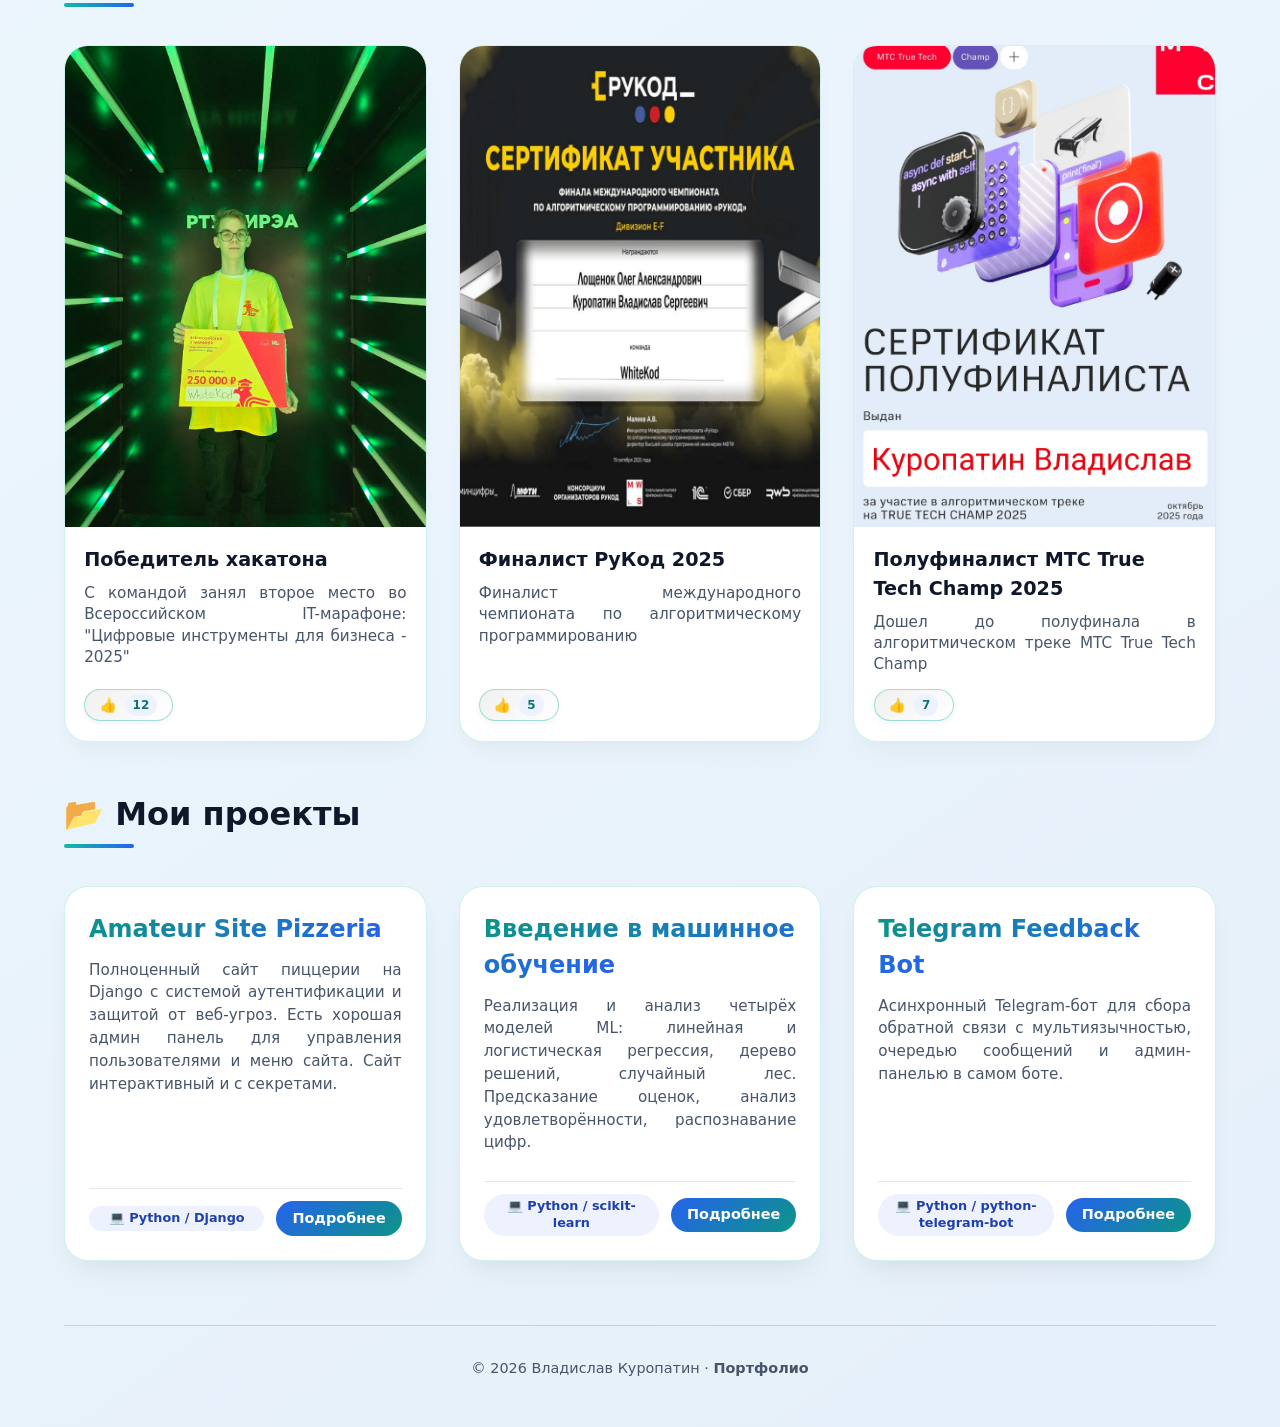
==== commit 117cc66b: "Added binary code formatting - Green binary code for beauty on the sides of the page - Project pages" ====
--- a/index.html
+++ b/index.html
@@ -13,8 +13,12 @@
     <link rel="stylesheet" href="css/main.css">
     <link rel="stylesheet" href="css/main_project_card.css">
     <link rel="stylesheet" href="css/social_credit.css">
+    <link rel="stylesheet" href="css/binary.css">
 </head>
 <body>
+    <div class="binary-wrapper">
+        <div class="binary-scroll" id="binaryScrollContainer"></div>
+    </div>
     <div class="container">
         <header class="hero">
             <h1 class="hero-title">Владислав Куропатин</h1>
@@ -139,5 +143,6 @@
     <script src="js/project_cards.js"></script>
     <script src="js/achievements.js"></script>
     <script src="js/update_year.js"></script>
+    <script src="js/binary.js"></script>
 </body>
 </html>
--- a/css/main.css
+++ b/css/main.css
@@ -26,6 +26,8 @@
     max-width: 1200px;
     margin: 0 auto;
     padding: 2rem 1.5rem;
+    position: relative;
+    z-index: 1;
 }
 
 .hero {
--- a/css/binary.css
+++ b/css/binary.css
@@ -0,0 +1,74 @@
+.binary-wrapper {
+    position: fixed;
+    top: 0;
+    left: 0;
+    width: 100%;
+    height: 100%;
+    pointer-events: none;
+    z-index: 0;
+    overflow: hidden;
+}
+
+.binary-scroll {
+    position: relative;
+    width: 100%;
+    height: 100%;
+    will-change: transform;
+    transform: translateY(0);
+}
+
+.binary-item {
+    position: absolute;
+    font-family: 'Courier New', monospace;
+    color: #00ff41;
+    text-shadow: 0 0 8px rgba(0, 255, 65, 0.4);
+    white-space: nowrap;
+    user-select: none;
+    transition: none;
+    opacity: 0.5;
+    font-weight: bold;
+    font-size: 1rem;
+}
+
+/* Адаптивные стили */
+@media (max-width: 1200px) {
+    .binary-item {
+        font-size: 0.9rem;
+        opacity: 0.7;
+    }
+}
+
+@media (max-width: 992px) {
+    .binary-item {
+        font-size: 0.8rem;
+        opacity: 0.65;
+    }
+}
+
+@media (max-width: 768px) {
+    .binary-item {
+        font-size: 0.7rem;
+        opacity: 0.6;
+    }
+}
+
+@media (max-width: 576px) {
+    .binary-item {
+        font-size: 0.6rem;
+        opacity: 0.5;
+    }
+}
+
+@media (max-width: 480px) {
+    .binary-item {
+        font-size: 0.5rem;
+        opacity: 0.4;
+    }
+}
+
+@media (max-width: 360px) {
+    .binary-item {
+        font-size: 0.4rem;
+        opacity: 0.3;
+    }
+}
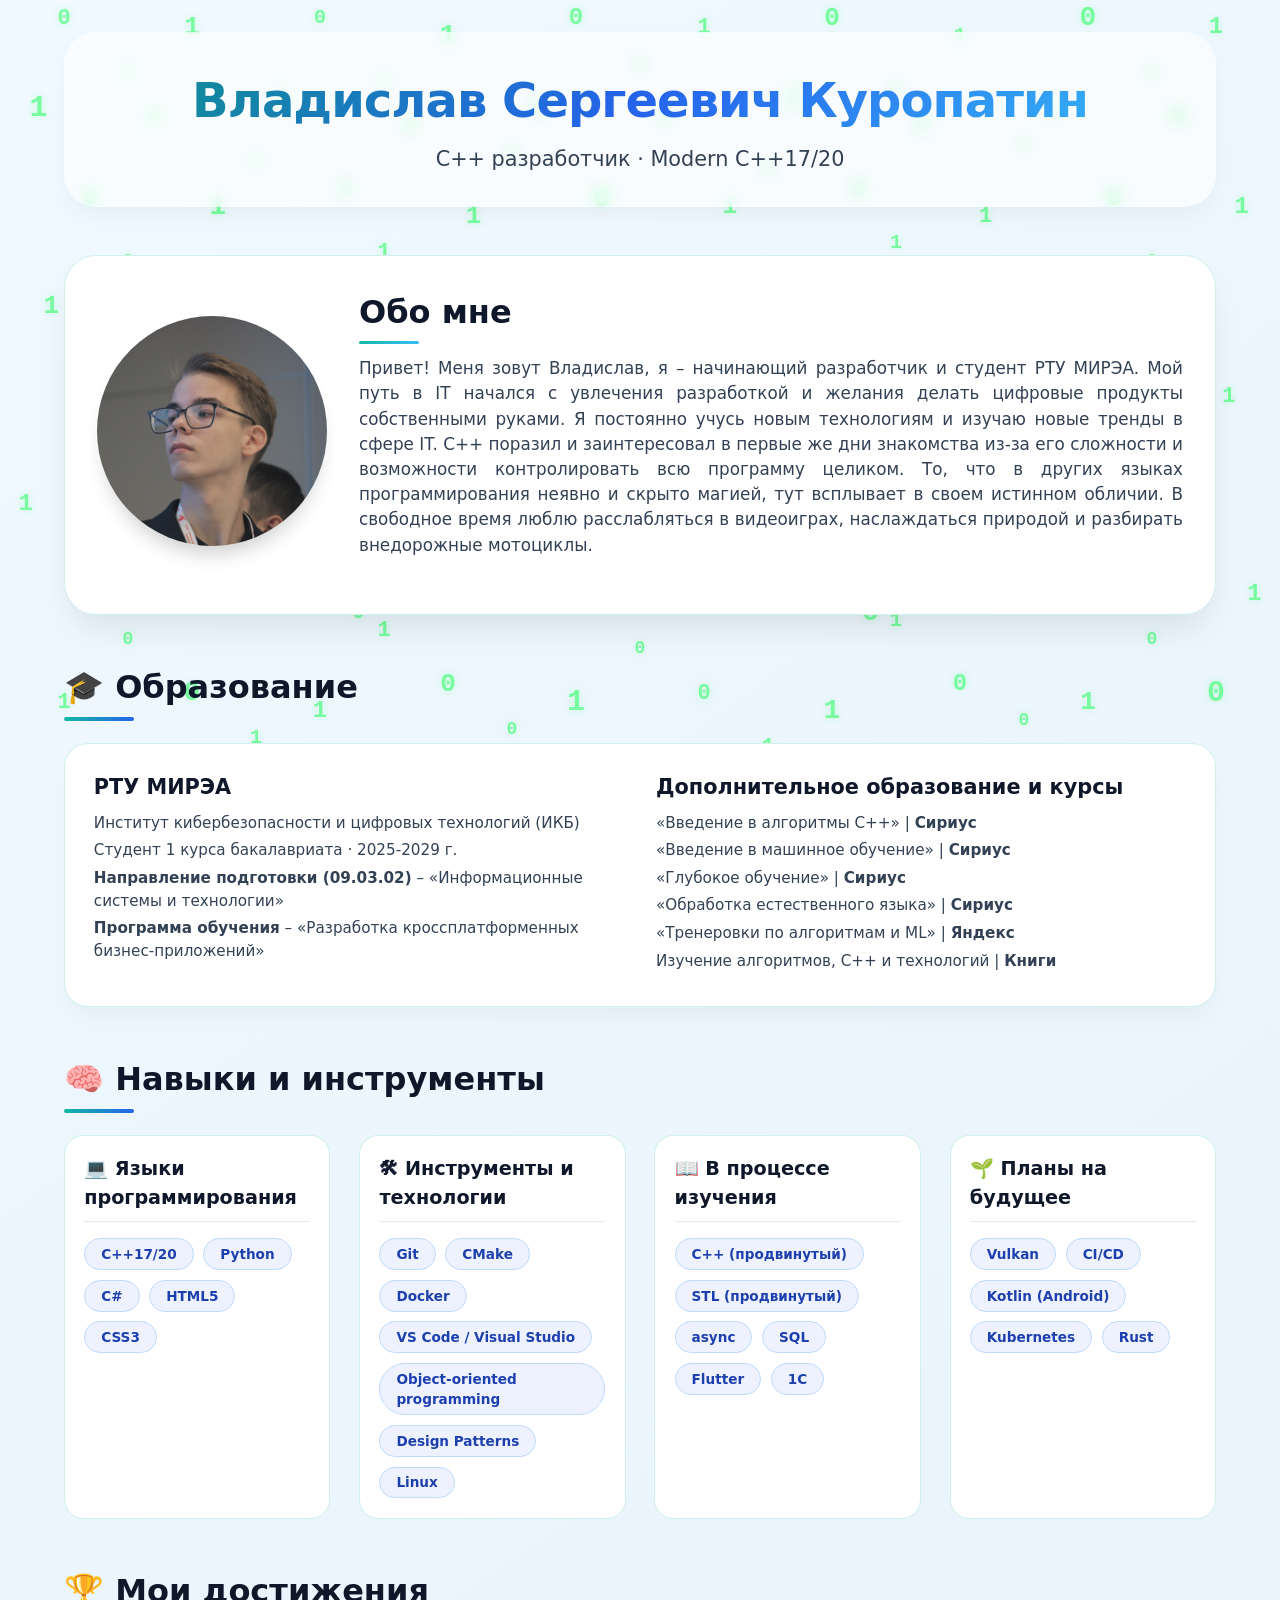
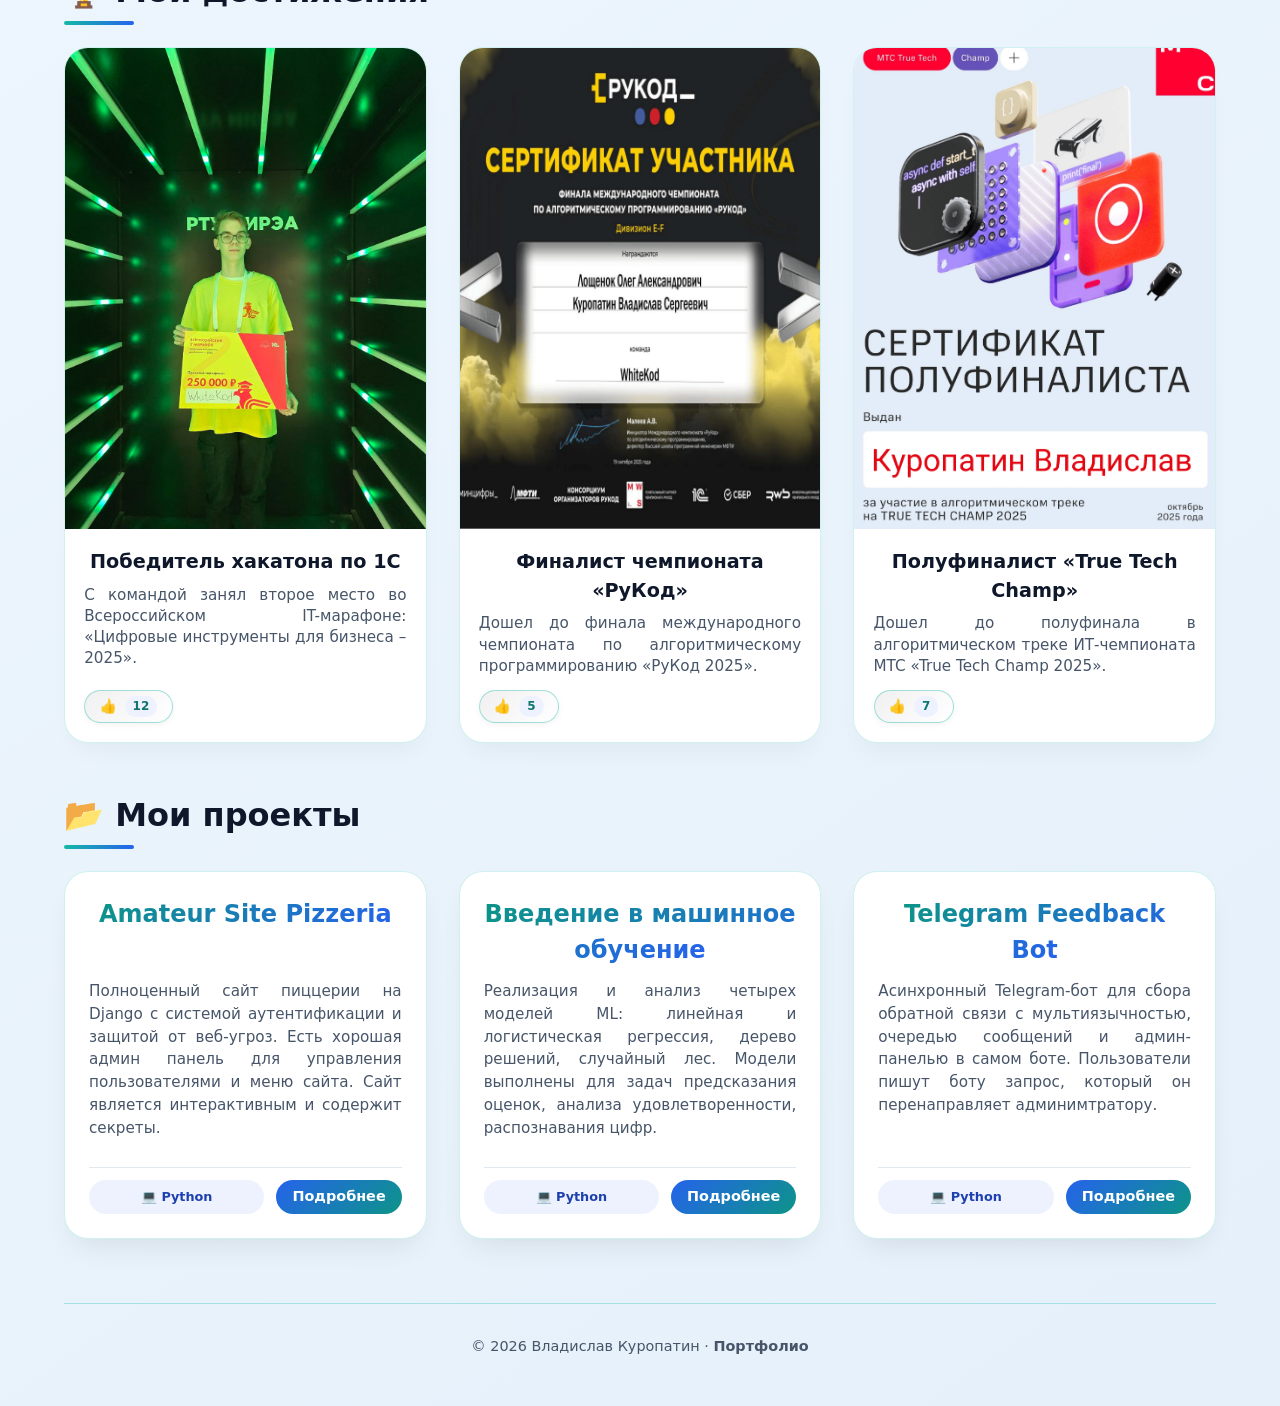
==== commit 789b7b96: "Correcting errors on the main page - The text has been revised - The visual display of skill cards, " ====
--- a/index.html
+++ b/index.html
@@ -4,7 +4,7 @@
     <meta charset="UTF-8">
     <meta name="viewport" content="width=device-width, initial-scale=1.0,
           viewport-fit=cover">
-    <title>Владислав Куропатин | C++ разработчик</title>
+    <title>Портфолио C++ разработчик</title>
     <link rel="icon" type="image/x-icon" href="media/icons/favicon.ico">
     <link rel="icon" type="image/png" sizes="32x32" href="media/icons/favicon-32x32.png">
     <link rel="icon" type="image/png" sizes="16x16" href="media/icons/favicon-16x16.png">
@@ -21,7 +21,7 @@
     </div>
     <div class="container">
         <header class="hero">
-            <h1 class="hero-title">Владислав Куропатин</h1>
+            <h1 class="hero-title">Владислав Сергеевич Куропатин</h1>
             <p class="hero-subtitle">C++ разработчик · Modern C++17/20</p>
         </header>
         <section class="about" id="about">
@@ -33,7 +33,7 @@
                 <div class="about-info">
                     <h2>Обо мне</h2>
                     <p style="text-align: justify;">
-                        Привет! Меня зовут Владислав, я - начинающий разработчик 
+                        Привет! Меня зовут Владислав, я – начинающий разработчик 
                         и студент РТУ МИРЭА. Мой путь в IT начался с увлечения 
                         разработкой и желания делать цифровые продукты собственными 
                         руками. Я постоянно учусь новым технологиям и изучаю 
@@ -41,7 +41,7 @@
                         первые же дни знакомства из-за его сложности и возможности 
                         контролировать всю программу целиком. То, что в других 
                         языках программирования неявно и скрыто магией, тут 
-                        всплывает в своём истинном обличии. В свободное время люблю 
+                        всплывает в своем истинном обличии. В свободное время люблю 
                         расслабляться в видеоиграх, наслаждаться природой и 
                         разбирать внедорожные мотоциклы.
                     </p>
@@ -53,20 +53,20 @@
             <div class="education-card">
                 <div class="education-item">
                     <h3>РТУ МИРЭА</h3>
-                    <p>Институт кибербезопасности и цифровых технологий</p>
+                    <p>Институт кибербезопасности и цифровых технологий (ИКБ)</p>
                     <p>Студент 1 курса бакалавриата · 2025-2029 г.</p>
-                    <p>Направление подготовки (09.03.02) - «Информационные 
-                        системы и технологии»</p>
-                    <p>Программа обучения - "Разработка кроссплатформенных 
-                        бизнес-приложений"</p>
+                    <p><strong>Направление подготовки (09.03.02)</strong> – 
+                        «Информационные системы и технологии»</p>
+                    <p><strong>Программа обучения</strong> – «Разработка 
+                        кроссплатформенных бизнес-приложений»</p>
                 </div>
                 <div class="education-item">
                     <h3>Дополнительное образование и курсы</h3>
-                    <p>Введение в алгоритмы C++ | <strong>Сириус</strong></p>
-                    <p>Введение в машинное обучение | <strong>Сириус</strong></p>
-                    <p>Глубокое обучение | <strong>Сириус</strong></p>
-                    <p>Обработка естественного языка | <strong>Сириус</strong></p>
-                    <p>Тренеровки по алгоритмам и ML | <strong>Яндекс</strong></p>
+                    <p>«Введение в алгоритмы C++» | <strong>Сириус</strong></p>
+                    <p>«Введение в машинное обучение» | <strong>Сириус</strong></p>
+                    <p>«Глубокое обучение» | <strong>Сириус</strong></p>
+                    <p>«Обработка естественного языка» | <strong>Сириус</strong></p>
+                    <p>«Тренеровки по алгоритмам и ML» | <strong>Яндекс</strong></p>
                     <p>Изучение алгоритмов, C++ и технологий | <strong>Книги</strong></p>
                 </div>
             </div>
@@ -91,9 +91,9 @@
                         <span class="skill-tag">CMake</span>
                         <span class="skill-tag">Docker</span>
                         <span class="skill-tag">VS Code / Visual Studio</span>
-                        <span class="skill-tag">Linux</span>
                         <span class="skill-tag">Object-oriented programming</span>
                         <span class="skill-tag">Design Patterns</span>
+                        <span class="skill-tag">Linux</span>
                     </div>
                 </div>
                 <div class="skills-category">
@@ -144,5 +144,6 @@
     <script src="js/achievements.js"></script>
     <script src="js/update_year.js"></script>
     <script src="js/binary.js"></script>
+    <script src="js/skills_align.js"></script>
 </body>
 </html>
--- a/css/main.css
+++ b/css/main.css
@@ -100,7 +100,7 @@
 
 .about-info h2 {
     font-size: 2rem;
-    margin-bottom: 0.75rem;
+    margin-bottom: 1.25rem;
     color: #0f172a;
     position: relative;
     display: inline-block;
@@ -121,13 +121,6 @@
     color: #334155;
     margin-bottom: 1.5rem;
     font-size: 1.05rem;
-}
-
-.skills {
-    display: flex;
-    flex-wrap: wrap;
-    gap: 0.7rem;
-    margin-bottom: 1.5rem;
 }
 
 .skill-tag {
@@ -149,27 +142,6 @@
     transform: translateY(-2px);
 }
 
-.contacts {
-    display: flex;
-    flex-wrap: wrap;
-    gap: 1.2rem;
-}
-
-.contact-link {
-    color: #2563eb;
-    text-decoration: none;
-    font-weight: 500;
-    transition: color 0.2s, transform 0.2s;
-    display: inline-flex;
-    align-items: center;
-    gap: 0.3rem;
-}
-
-.contact-link:hover {
-    color: #0d9488;
-    transform: translateX(3px);
-}
-
 .section-title {
     font-size: 2rem;
     margin-bottom: 2rem;
@@ -193,7 +165,6 @@
     display: grid;
     grid-template-columns: repeat(auto-fill, minmax(320px, 1fr));
     gap: 2rem;
-    margin-top: 1rem;
 }
 
 .loading {
@@ -293,8 +264,8 @@
     font-size: 1.2rem;
     margin-bottom: 1rem;
     color: #0f172a;
-    border-left: 3px solid var(--teal);
-    padding-left: 0.6rem;
+    padding-bottom: 0.5rem;
+    border-bottom: 1px solid #e2e8f0;
 }
 
 .skills-list {
@@ -312,7 +283,6 @@
     display: grid;
     grid-template-columns: repeat(auto-fill, minmax(280px, 1fr));
     gap: 2rem;
-    margin-top: 1rem;
 }
 
 .achievement-card {
@@ -356,6 +326,7 @@
 .achievement-title {
     font-size: 1.2rem;
     font-weight: 700;
+    text-align: center;
     margin-bottom: 0.5rem;
     color: #0f172a;
 }
@@ -626,14 +597,6 @@
         font-size: 0.9rem;
     }
 
-    .skills {
-        justify-content: center;
-    }
-
-    .contacts {
-        justify-content: center;
-    }
-
     .section-title {
         font-size: 1.6rem;
         text-align: center;
@@ -770,14 +733,6 @@
         padding: 0.2rem 0.7rem;
     }
 
-    .contacts {
-        gap: 0.8rem;
-    }
-
-    .contact-link {
-        font-size: 0.85rem;
-    }
-
     .section-title {
         font-size: 1.4rem;
         margin-bottom: 1.5rem;
@@ -904,7 +859,7 @@
 
     .about-info h2 {
         font-size: 1.2rem;
-        margin-bottom: 0.5rem;
+        margin-bottom: 0.75rem;
     }
 
     .about-info p {
@@ -914,10 +869,6 @@
     .skill-tag {
         font-size: 0.6rem;
         padding: 0.1rem 0.5rem;
-    }
-
-    .contact-link {
-        font-size: 0.75rem;
     }
 
     .section-title {
@@ -1008,10 +959,6 @@
         padding: 0.05rem 0.4rem;
     }
 
-    .contact-link {
-        font-size: 0.7rem;
-    }
-
     .section-title {
         font-size: 1rem;
         margin-bottom: 1.2rem;
--- a/css/main_project_card.css
+++ b/css/main_project_card.css
@@ -41,6 +41,7 @@
     font-size: 1.5rem;
     margin-bottom: 0.75rem;
     font-weight: 700;
+    text-align: center;
 }
 
 .project-card h3 a {
@@ -71,7 +72,7 @@
 .project-meta {
     display: flex;
     justify-content: space-between;
-    align-items: center;
+    align-items: stretch;
     gap: 0.75rem;
     margin-top: 0.5rem;
     padding-top: 0.75rem;
@@ -80,6 +81,9 @@
 }
 
 .project-language {
+    display: flex;
+    align-items: center;
+    justify-content: center;
     background: #eef2ff;
     padding: 0.25rem 0.8rem;
     border-radius: 999px;
@@ -100,8 +104,10 @@
 }
 
 .project-link a {
+    display: flex;
+    align-items: center;
+    justify-content: center;
     white-space: nowrap;
-    display: inline-block;
     padding: 0.4rem 1rem;
     border-radius: 2rem;
     background: linear-gradient(135deg, #2563eb, #0d9488);
@@ -247,8 +253,6 @@
     }
 
     .project-meta {
-        flex-direction: column;
-        align-items: flex-start;
         gap: 0.5rem;
         margin-top: 0.2rem;
         padding-top: 0.5rem;
--- a/css/social_credit.css
+++ b/css/social_credit.css
@@ -16,10 +16,11 @@
 }
 
 .like-button:hover {
-    background: linear-gradient(135deg, #ffe4e4, #ffcdcd);
-    border-color: #f43f5e;
+    background: #e6f5e6;
+    border-color: #00ff41;
     transform: scale(1.02);
-    color: #b91c1c;
+    color: #00ff41;
+    text-shadow: 0 0 8px rgba(0, 255, 65, 0.4);
 }
 
 .like-button:active {
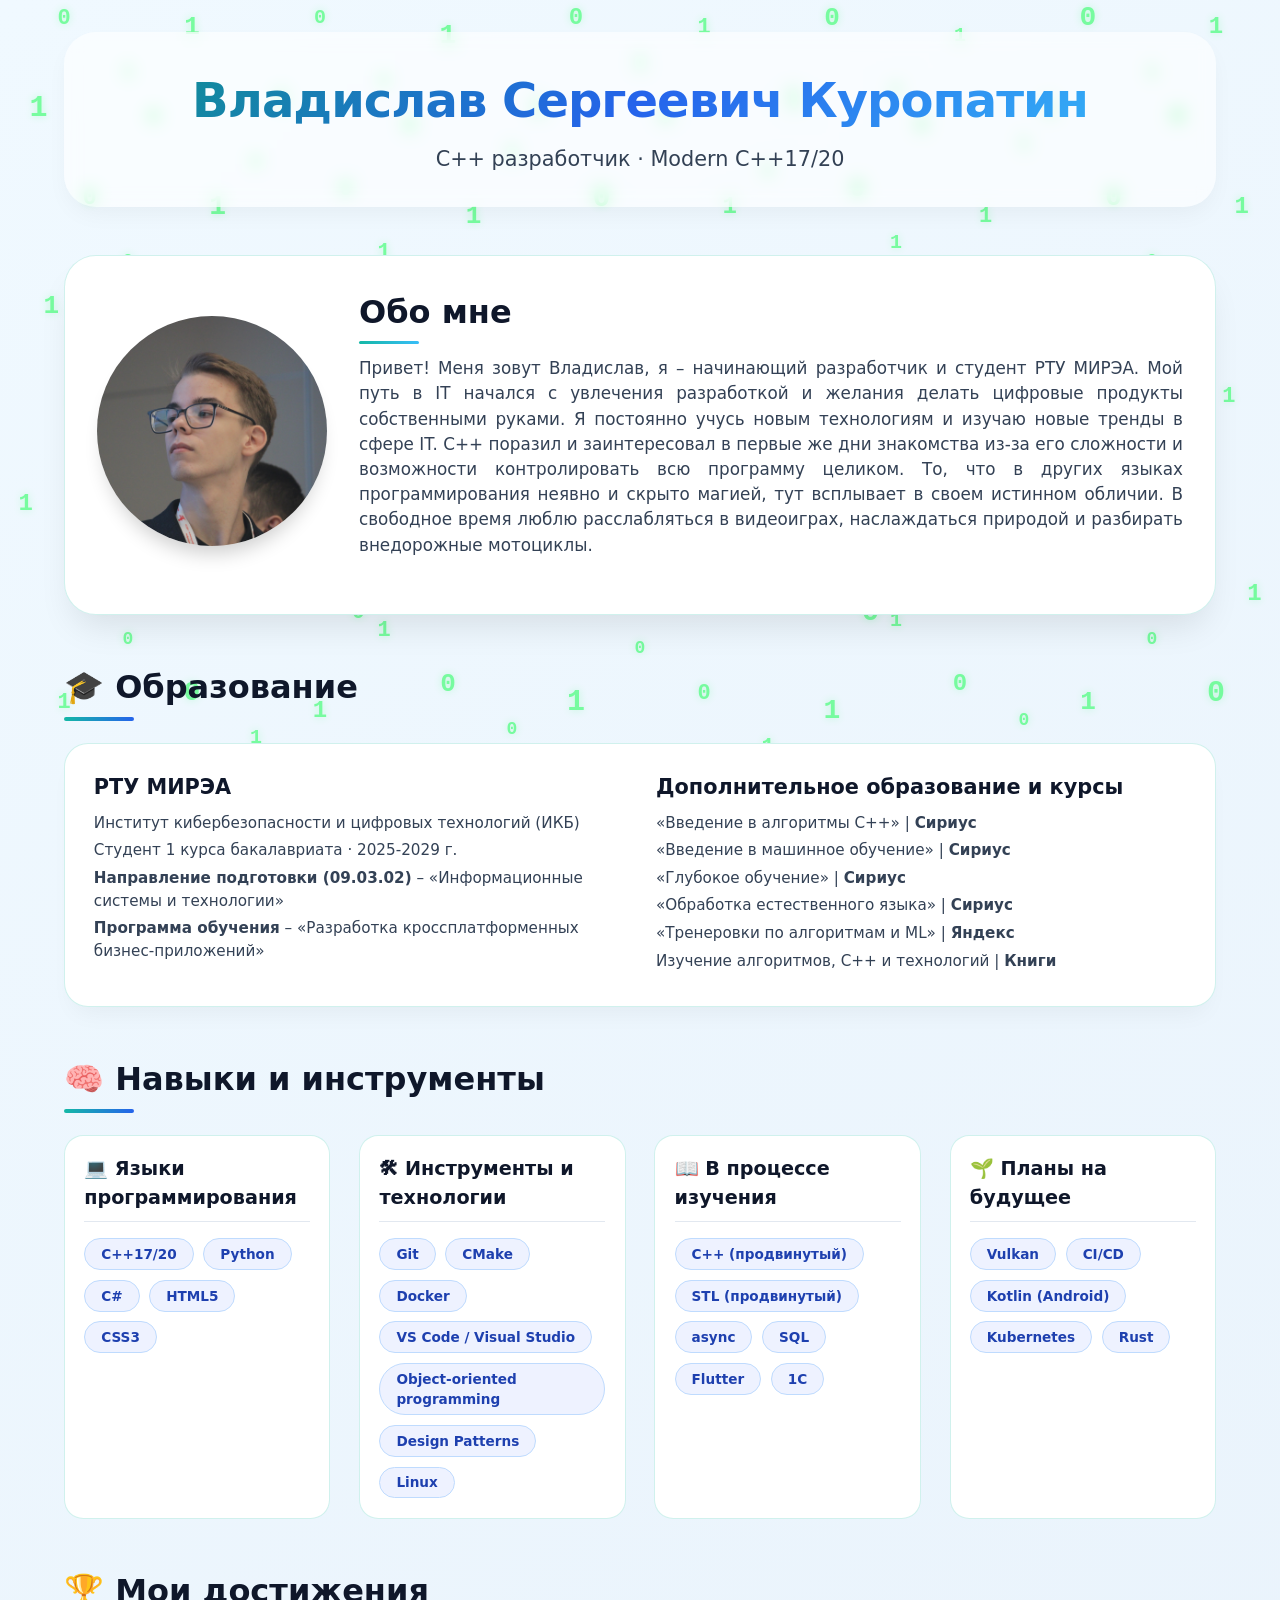
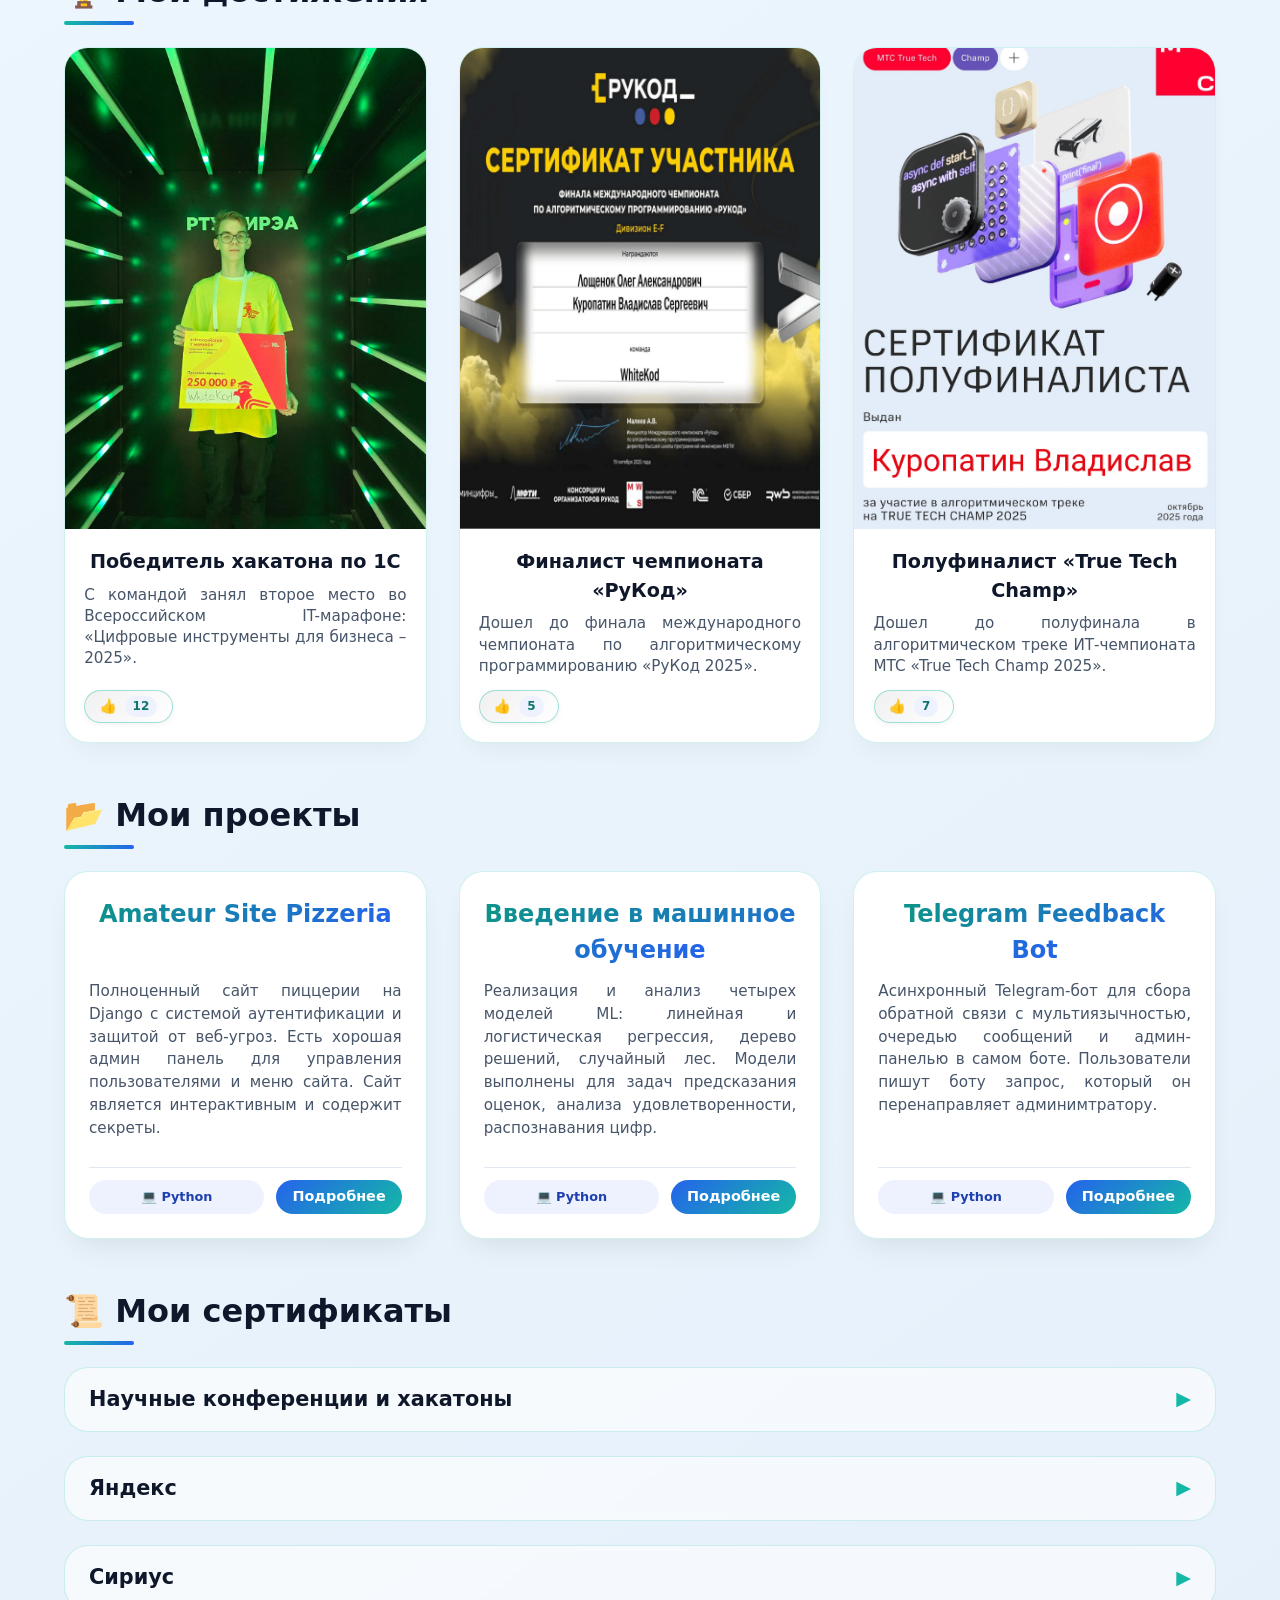
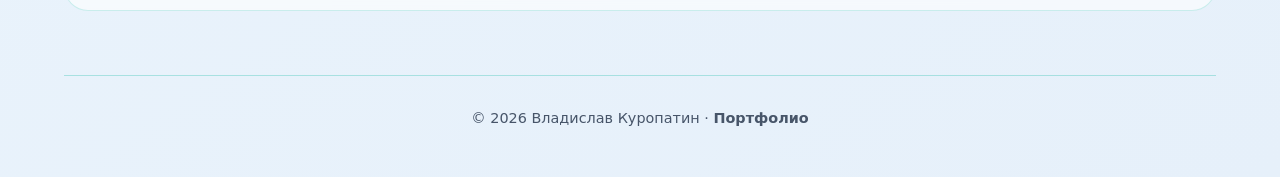
==== commit b7a5614a: "A section with certificates has been added - Section at the bottom of the main page - Certificates a" ====
--- a/index.html
+++ b/index.html
@@ -11,9 +11,9 @@
     <link rel="apple-touch-icon" sizes="180x180" href="media/icons/apple-touch-icon.png">
     <link rel="manifest" href="media/icons/site.webmanifest">
     <link rel="stylesheet" href="css/main.css">
+    <link rel="stylesheet" href="css/binary.css">
     <link rel="stylesheet" href="css/main_project_card.css">
     <link rel="stylesheet" href="css/social_credit.css">
-    <link rel="stylesheet" href="css/binary.css">
 </head>
 <body>
     <div class="binary-wrapper">
@@ -131,6 +131,12 @@
                 <div class="loading">Загрузка проектов...</div>
             </div>
         </section>
+        <section class="certificates" id="certificates">
+            <h2 class="section-title">📜 Мои сертификаты</h2>
+            <div id="certificatesContainer">
+                <div class="loading-certificates">Загрузка сертификатов...</div>
+            </div>
+        </section>
         <footer class="footer">
             <p>© <span id="current-year">2026</span>
                 Владислав Куропатин · <strong>Портфолио</strong></p>
@@ -140,10 +146,14 @@
         <span class="modal-close">&times;</span>
         <img class="modal-content" id="modalImage">
     </div>
-    <script src="js/project_cards.js"></script>
-    <script src="js/achievements.js"></script>
-    <script src="js/update_year.js"></script>
-    <script src="js/binary.js"></script>
-    <script src="js/skills_align.js"></script>
+    <script src="js/utils/update_year.js"></script>
+    <script src="js/utils/binary.js"></script>
+    <script src="js/data/achievements_data.js"></script>
+    <script src="js/data/projects_data.js"></script>
+    <script src="js/data/certificates_data.js"></script>
+    <script src="js/components/skills_align.js"></script>
+    <script src="js/components/achievements.js"></script>
+    <script src="js/components/projects_cards.js"></script>
+    <script src="js/components/certificates.js"></script>
 </body>
 </html>
--- a/css/main.css
+++ b/css/main.css
@@ -389,6 +389,162 @@
     color: var(--teal);
 }
 
+.projects {
+    margin-bottom: 3rem;
+}
+
+.certificate-category {
+    margin-bottom: 1.5rem;
+    border: 1px solid rgba(20, 184, 166, 0.2);
+    border-radius: 1.5rem;
+    overflow: hidden;
+    background: rgba(255, 255, 255, 0.6);
+    backdrop-filter: blur(4px);
+    transition: box-shadow 0.3s;
+}
+
+.certificate-category:hover {
+    box-shadow: 0 8px 20px -8px rgba(0, 0, 0, 0.1);
+}
+
+.certificate-category-header {
+    display: flex;
+    justify-content: space-between;
+    align-items: center;
+    padding: 1rem 1.5rem;
+    cursor: pointer;
+    user-select: none;
+    transition: background 0.2s;
+    border-radius: 1.5rem;
+}
+
+.certificate-category-header:hover {
+    background: rgba(20, 184, 166, 0.05);
+}
+
+.certificate-category-title {
+    font-size: 1.3rem;
+    font-weight: 700;
+    color: #0f172a;
+    margin: 0;
+}
+
+.certificate-category-toggle {
+    font-size: 1.2rem;
+    transition: transform 0.3s;
+    color: var(--teal);
+}
+
+.certificates-grid-wrapper {
+    max-height: 0;
+    overflow: hidden;
+    transition: max-height 0.4s ease-in-out, padding 0.3s ease;
+    padding: 0 1.5rem;
+}
+
+.certificate-category.open .certificates-grid-wrapper {
+    max-height: 2000px;
+    padding: 0 1.5rem 1.5rem 1.5rem;
+}
+
+.certificates-grid {
+    display: grid;
+    grid-template-columns: repeat(auto-fill, minmax(280px, 1fr));
+    gap: 1.5rem;
+    padding-top: 1.5rem;
+}
+
+.certificate-card {
+    background: white;
+    border-radius: 1.2rem;
+    padding: 1.2rem;
+    transition: transform 0.3s, box-shadow 0.3s, border-color 0.3s;
+    border: 1px solid rgba(20, 184, 166, 0.2);
+    box-shadow: 0 10px 20px -8px rgba(0, 0, 0, 0.05);
+    display: flex;
+    flex-direction: column;
+    align-items: center;
+    text-align: center;
+    cursor: pointer;
+    height: 100%;
+}
+
+.certificate-card:hover {
+    transform: translateY(-5px);
+    box-shadow: 0 20px 30px -12px rgba(0, 0, 0, 0.15);
+    border-color: var(--teal);
+}
+
+.certificate-pdf-icon {
+    font-size: 3.5rem;
+    margin-bottom: 0.3rem;
+    transition: transform 0.3s;
+}
+
+.certificate-card:hover .certificate-pdf-icon {
+    transform: scale(1.1);
+}
+
+.certificate-content {
+    flex: 1;
+    display: flex;
+    flex-direction: column;
+    width: 100%;
+}
+
+.certificate-title {
+    font-size: 1.1rem;
+    font-weight: 700;
+    margin-bottom: 0.4rem;
+    color: #0f172a;
+}
+
+.certificate-description {
+    font-size: 0.9rem;
+    color: #475569;
+    line-height: 1.4;
+    text-align: justify;
+    flex: 1;
+    margin-bottom: 0.6rem;
+}
+
+.certificate-footer {
+    margin-top: auto;
+    width: 100%;
+}
+
+.certificate-link {
+    display: block;
+    width: 100%;
+    padding: 0.5rem 0.75rem;
+    border-radius: 2rem;
+    background: linear-gradient(135deg, var(--blue), var(--teal));
+    color: white;
+    text-align: center;
+    text-decoration: none;
+    font-weight: 600;
+    font-size: 0.85rem;
+    transition: all 0.3s;
+    box-sizing: border-box;
+}
+
+.certificate-link:hover {
+    background: linear-gradient(135deg, #1d4ed8, #0f766e);
+    transform: scale(1.05);
+    box-shadow: 0 5px 12px rgba(37, 99, 235, 0.3);
+}
+
+.loading-certificates {
+    text-align: center;
+    padding: 2rem;
+    background: rgba(255, 255, 255, 0.7);
+    border-radius: 1.5rem;
+    color: #475569;
+    font-size: 1rem;
+    backdrop-filter: blur(4px);
+}
+
+/* Адаптивные стили */
 @media (max-width: 1200px) {
     .container {
         padding: 1.8rem;
@@ -450,6 +606,54 @@
 
     .achievement-description {
         font-size: 0.9rem;
+    }
+
+    .certificate-category-header {
+        padding: 0.8rem 1.2rem;
+    }
+
+    .certificate-category-title {
+        font-size: 1.2rem;
+    }
+
+    .certificate-category-toggle {
+        font-size: 1.1rem;
+    }
+
+    .certificates-grid-wrapper {
+        padding: 0 1.2rem;
+    }
+
+    .certificate-category.open .certificates-grid-wrapper {
+        padding: 0 1.2rem 1.2rem 1.2rem;
+    }
+
+    .certificates-grid {
+        grid-template-columns: repeat(auto-fill, minmax(260px, 1fr));
+        gap: 1.3rem;
+        padding-top: 1.3rem;
+    }
+
+    .certificate-card {
+        padding: 1rem;
+        border-radius: 1rem;
+    }
+
+    .certificate-pdf-icon {
+        font-size: 3rem;
+    }
+
+    .certificate-title {
+        font-size: 1rem;
+    }
+
+    .certificate-description {
+        font-size: 0.85rem;
+    }
+
+    .certificate-link {
+        font-size: 0.8rem;
+        padding: 0.4rem 0.7rem;
     }
 }
 
@@ -549,6 +753,69 @@
         font-size: 35px;
         top: 15px;
         right: 25px;
+    }
+
+    .certificate-category {
+        border-radius: 1.2rem;
+        margin-bottom: 1.2rem;
+    }
+
+    .certificate-category-header {
+        padding: 0.7rem 1rem;
+        border-radius: 1.2rem;
+    }
+
+    .certificate-category-title {
+        font-size: 1.1rem;
+    }
+
+    .certificate-category-toggle {
+        font-size: 1rem;
+    }
+
+    .certificates-grid-wrapper {
+        padding: 0 1rem;
+    }
+
+    .certificate-category.open .certificates-grid-wrapper {
+        padding: 0 1rem 1rem 1rem;
+    }
+
+    .certificates-grid {
+        grid-template-columns: repeat(auto-fill, minmax(240px, 1fr));
+        gap: 1.2rem;
+        padding-top: 1.2rem;
+    }
+
+    .certificate-card {
+        padding: 0.9rem;
+        border-radius: 0.9rem;
+    }
+
+    .certificate-pdf-icon {
+        font-size: 2.8rem;
+        margin-bottom: 0.2rem;
+    }
+    
+    .certificate-title {
+        font-size: 0.95rem;
+    }
+
+    .certificate-description {
+        font-size: 0.8rem;
+        line-height: 1.35;
+    }
+
+    .certificate-link {
+        font-size: 0.75rem;
+        padding: 0.35rem 0.65rem;
+        border-radius: 1.8rem;
+    }
+
+    .loading-certificates {
+        padding: 1.5rem;
+        font-size: 0.9rem;
+        border-radius: 1.2rem;
     }
 }
 
@@ -652,10 +919,6 @@
         font-size: 1rem;
     }
 
-    .achievements {
-        margin-bottom: 2rem;
-    }
-
     .achievements-grid {
         grid-template-columns: repeat(auto-fill, minmax(240px, 1fr));
         gap: 1.2rem;
@@ -689,6 +952,70 @@
         top: 12px;
         right: 20px;
     }
+
+    .certificate-category {
+        border-radius: 1rem;
+        margin-bottom: 1rem;
+    }
+
+    .certificate-category-header {
+        padding: 0.6rem 0.9rem;
+        border-radius: 1rem;
+    }
+
+    .certificate-category-title {
+        font-size: 1rem;
+    }
+
+    .certificate-category-toggle {
+        font-size: 0.9rem;
+    }
+
+    .certificates-grid-wrapper {
+        padding: 0 0.9rem;
+    }
+
+    .certificate-category.open .certificates-grid-wrapper {
+        padding: 0 0.9rem 0.9rem 0.9rem;
+    }
+
+    .certificates-grid {
+        grid-template-columns: repeat(auto-fill, minmax(220px, 1fr));
+        gap: 1rem;
+        padding-top: 1rem;
+    }
+
+    .certificate-card {
+        padding: 0.8rem;
+        border-radius: 0.8rem;
+    }
+
+    .certificate-pdf-icon {
+        font-size: 2.5rem;
+        margin-bottom: 0.15rem;
+    }
+
+    .certificate-title {
+        font-size: 0.9rem;
+    }
+
+    .certificate-description {
+        font-size: 0.75rem;
+        line-height: 1.3;
+        margin-bottom: 0.5rem;
+    }
+
+    .certificate-link {
+        font-size: 0.7rem;
+        padding: 0.3rem 0.6rem;
+        border-radius: 1.5rem;
+    }
+
+    .loading-certificates {
+        padding: 1.2rem;
+        font-size: 0.85rem;
+        border-radius: 1rem;
+    }
 }
 
 @media (max-width: 576px) {
@@ -827,6 +1154,81 @@
         max-height: 80%;
         border-radius: 0.6rem;
     }
+
+    .certificate-category {
+        border-radius: 0.9rem;
+        margin-bottom: 0.9rem;
+    }
+
+    .certificate-category-header {
+        padding: 0.5rem 0.8rem;
+        border-radius: 0.9rem;
+    }
+
+    .certificate-category-title {
+        font-size: 0.9rem;
+    }
+
+    .certificate-category-toggle {
+        font-size: 0.8rem;
+    }
+
+    .certificates-grid-wrapper {
+        padding: 0 0.8rem;
+    }
+
+    .certificate-category.open .certificates-grid-wrapper {
+        padding: 0 0.8rem 0.8rem 0.8rem;
+    }
+
+    .certificates-grid {
+        grid-template-columns: 1fr;
+        gap: 0.9rem;
+        padding-top: 0.9rem;
+    }
+
+    .certificate-card {
+        padding: 0.7rem;
+        border-radius: 0.7rem;
+        flex-direction: row;
+        flex-wrap: wrap;
+        align-items: center;
+        text-align: left;
+        gap: 0.8rem;
+    }
+
+    .certificate-pdf-icon {
+        font-size: 2.2rem;
+        margin-bottom: 0;
+        flex: 0 0 auto;
+    }
+
+    .certificate-content {
+        flex: 1;
+        min-width: 150px;
+    }
+
+    .certificate-title {
+        font-size: 0.85rem;
+    }
+
+    .certificate-description {
+        font-size: 0.7rem;
+        line-height: 1.3;
+        margin-bottom: 0.4rem;
+    }
+
+    .certificate-link {
+        font-size: 0.65rem;
+        padding: 0.25rem 0.5rem;
+        border-radius: 1.2rem;
+    }
+
+    .loading-certificates {
+        padding: 1rem;
+        font-size: 0.8rem;
+        border-radius: 0.9rem;
+    }
 }
 
 @media (max-width: 480px) {
@@ -917,6 +1319,68 @@
         top: 8px;
         right: 12px;
     }
+
+    .certificate-category {
+        border-radius: 0.8rem;
+        margin-bottom: 0.8rem;
+    }
+
+    .certificate-category-header {
+        padding: 0.4rem 0.7rem;
+        border-radius: 0.8rem;
+    }
+
+    .certificate-category-title {
+        font-size: 0.8rem;
+    }
+
+    .certificate-category-toggle {
+        font-size: 0.7rem;
+    }
+
+    .certificates-grid-wrapper {
+        padding: 0 0.7rem;
+    }
+
+    .certificate-category.open .certificates-grid-wrapper {
+        padding: 0 0.7rem 0.7rem 0.7rem;
+    }
+
+    .certificates-grid {
+        gap: 0.7rem;
+        padding-top: 0.7rem;
+    }
+
+    .certificate-card {
+        padding: 0.6rem;
+        border-radius: 0.6rem;
+        gap: 0.6rem;
+    }
+
+    .certificate-pdf-icon {
+        font-size: 2rem;
+    }
+
+    .certificate-title {
+        font-size: 0.8rem;
+    }
+
+    .certificate-description {
+        font-size: 0.65rem;
+        line-height: 1.25;
+    }
+
+    .certificate-link {
+        font-size: 0.6rem;
+        padding: 0.2rem 0.4rem;
+        border-radius: 1rem;
+    }
+
+    .loading-certificates {
+        padding: 0.8rem;
+        font-size: 0.75rem;
+        border-radius: 0.8rem;
+    }
 }
 
 @media (max-width: 360px) {
@@ -1030,4 +1494,66 @@
     .modal-content {
         max-height: 75%;
     }
-}
+
+    .certificate-category {
+        border-radius: 0.6rem;
+        margin-bottom: 0.6rem;
+    }
+
+    .certificate-category-header {
+        padding: 0.3rem 0.5rem;
+        border-radius: 0.6rem;
+    }
+
+    .certificate-category-title {
+        font-size: 0.7rem;
+    }
+
+    .certificate-category-toggle {
+        font-size: 0.6rem;
+    }
+
+    .certificates-grid-wrapper {
+        padding: 0 0.5rem;
+    }
+
+    .certificate-category.open .certificates-grid-wrapper {
+        padding: 0 0.5rem 0.5rem 0.5rem;
+    }
+
+    .certificates-grid {
+        gap: 0.5rem;
+        padding-top: 0.5rem;
+    }
+
+    .certificate-card {
+        padding: 0.5rem;
+        border-radius: 0.5rem;
+        gap: 0.4rem;
+    }
+
+    .certificate-pdf-icon {
+        font-size: 1.7rem;
+    }
+
+    .certificate-title {
+        font-size: 0.7rem;
+    }
+
+    .certificate-description {
+        font-size: 0.6rem;
+        line-height: 1.2;
+    }
+
+    .certificate-link {
+        font-size: 0.55rem;
+        padding: 0.15rem 0.35rem;
+        border-radius: 0.8rem;
+    }
+
+    .loading-certificates {
+        padding: 0.6rem;
+        font-size: 0.65rem;
+        border-radius: 0.6rem;
+    }
+}
--- a/css/main_project_card.css
+++ b/css/main_project_card.css
@@ -11,7 +11,6 @@
     animation: fadeInScale 0.5s ease-out backwards;
 }
 
-/* Анимация появления карточек */
 .project-card:nth-child(1) { animation-delay: 0.05s; }
 .project-card:nth-child(2) { animation-delay: 0.1s; }
 .project-card:nth-child(3) { animation-delay: 0.15s; }
@@ -110,7 +109,7 @@
     white-space: nowrap;
     padding: 0.4rem 1rem;
     border-radius: 2rem;
-    background: linear-gradient(135deg, #2563eb, #0d9488);
+    background: linear-gradient(135deg, var(--blue), var(--teal));
     color: white;
     text-decoration: none;
     font-weight: 600;
@@ -129,7 +128,6 @@
     color: white;
 }
 
-/* Сообщения загрузки/ошибки */
 .loading, .error-message, .no-projects {
     text-align: center;
     padding: 2rem;
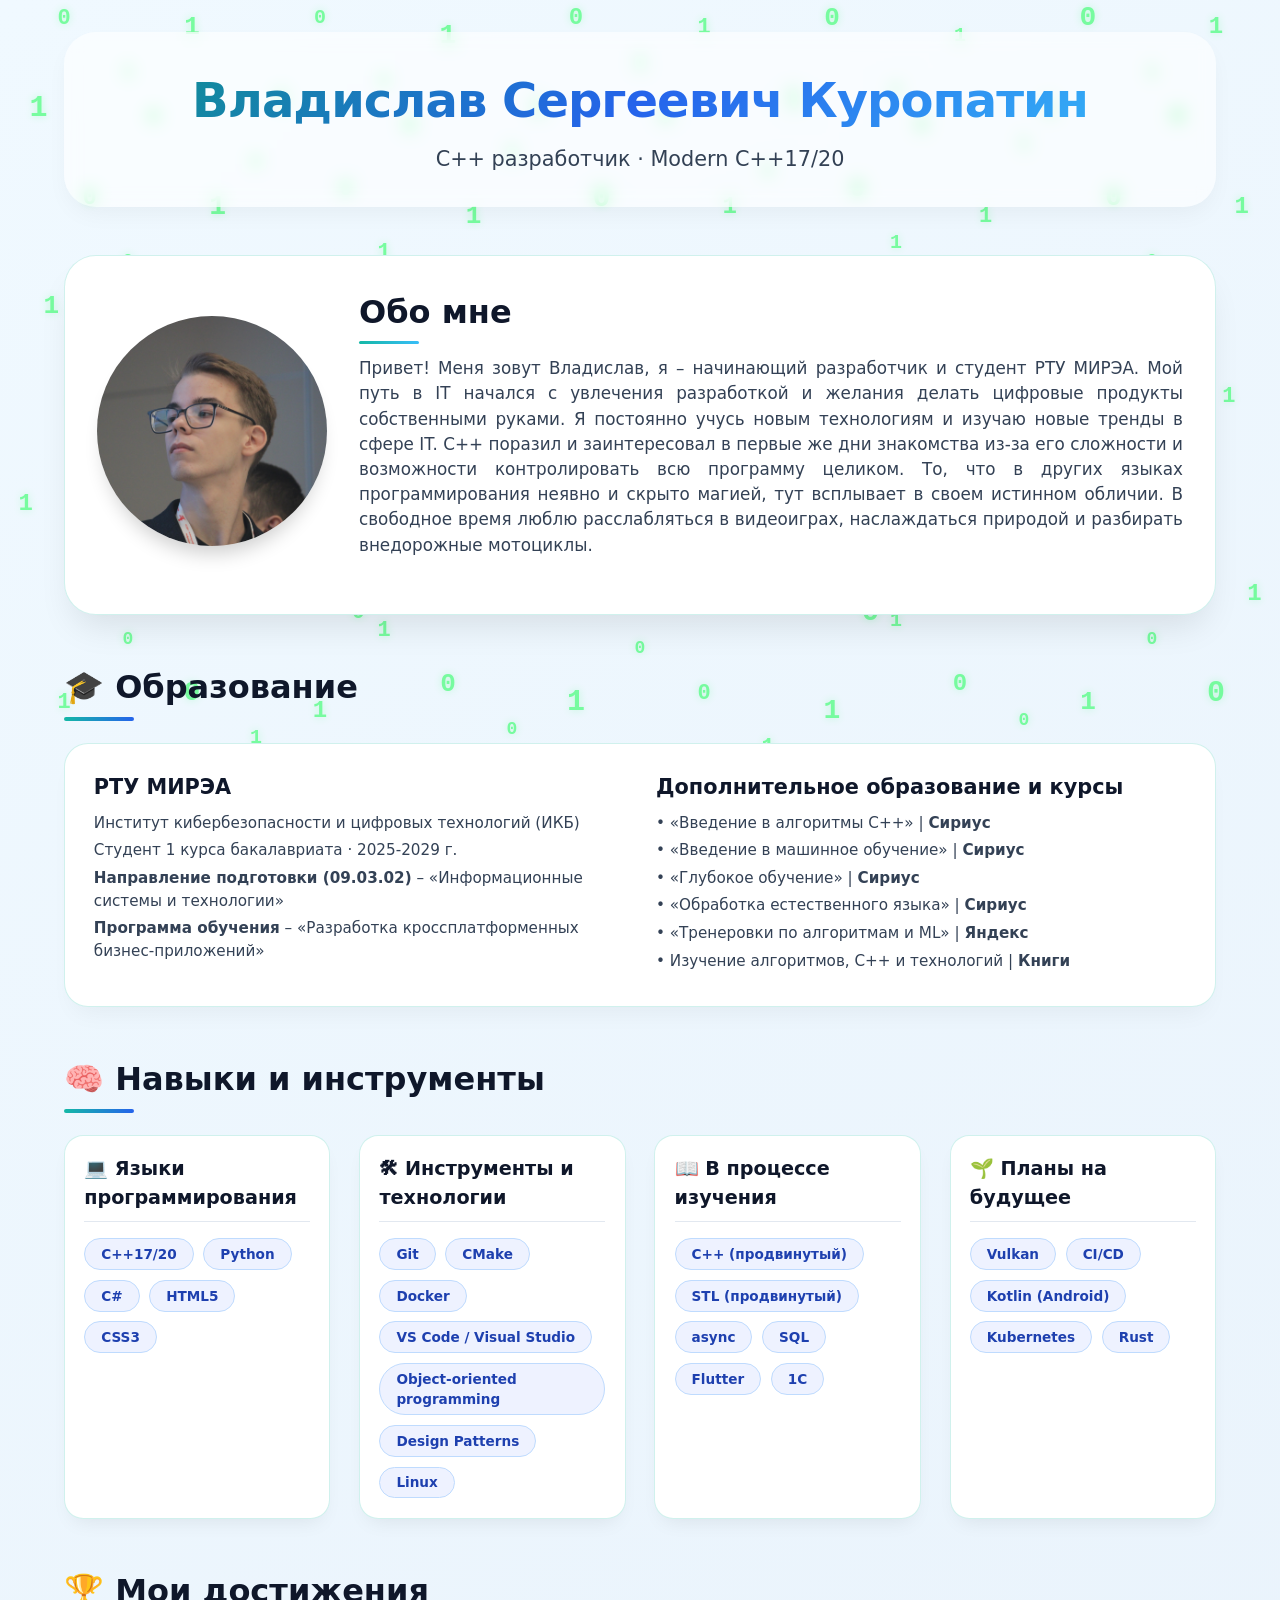
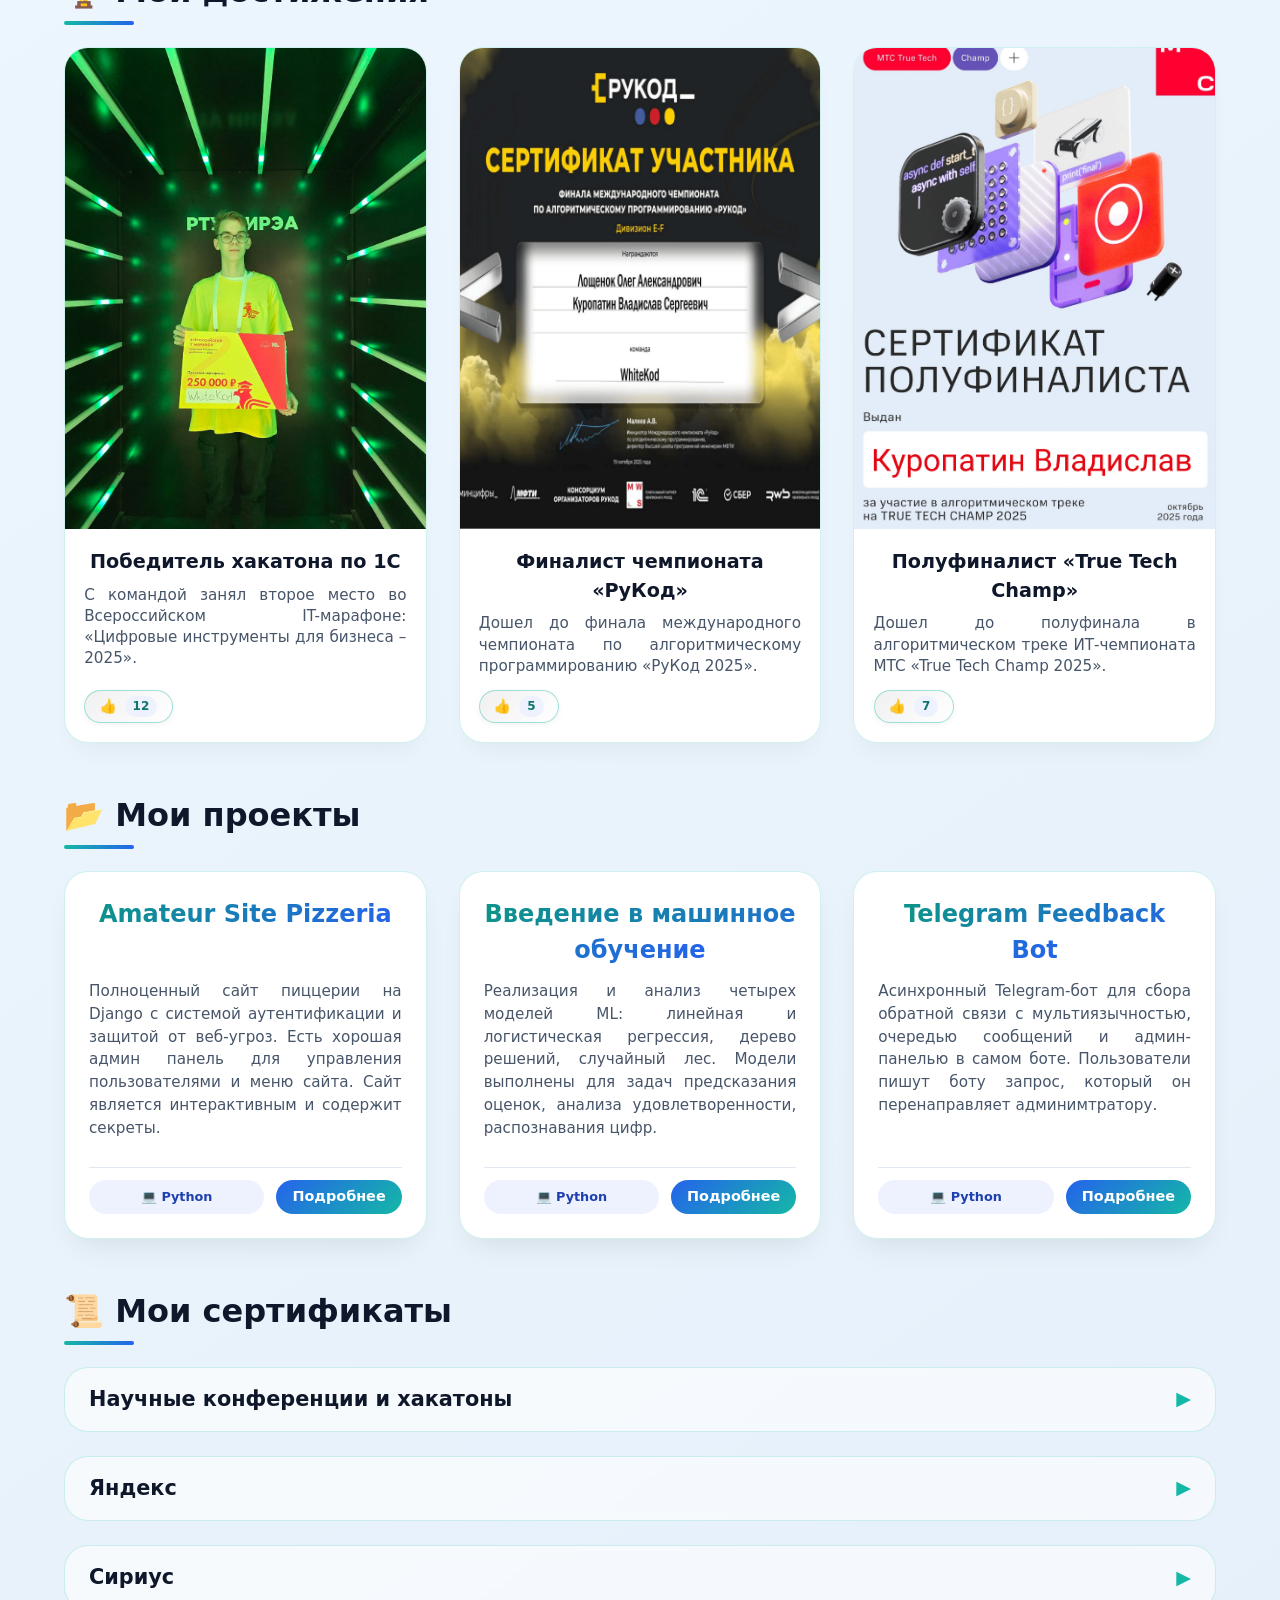
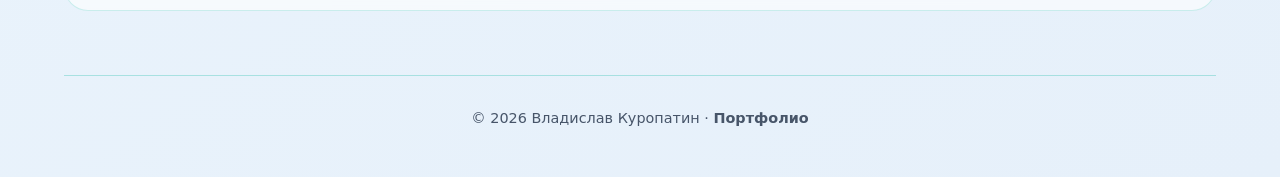
==== commit 0616e4b6: "Refactoring style sheets - Styles for certificate cards have been moved to a separate file - The ord" ====
--- a/index.html
+++ b/index.html
@@ -14,6 +14,7 @@
     <link rel="stylesheet" href="css/binary.css">
     <link rel="stylesheet" href="css/main_project_card.css">
     <link rel="stylesheet" href="css/social_credit.css">
+    <link rel="stylesheet" href="css/main_certificate.css">
 </head>
 <body>
     <div class="binary-wrapper">
@@ -32,7 +33,7 @@
                 </div>
                 <div class="about-info">
                     <h2>Обо мне</h2>
-                    <p style="text-align: justify;">
+                    <p>
                         Привет! Меня зовут Владислав, я – начинающий разработчик 
                         и студент РТУ МИРЭА. Мой путь в IT начался с увлечения 
                         разработкой и желания делать цифровые продукты собственными 
@@ -62,12 +63,12 @@
                 </div>
                 <div class="education-item">
                     <h3>Дополнительное образование и курсы</h3>
-                    <p>«Введение в алгоритмы C++» | <strong>Сириус</strong></p>
-                    <p>«Введение в машинное обучение» | <strong>Сириус</strong></p>
-                    <p>«Глубокое обучение» | <strong>Сириус</strong></p>
-                    <p>«Обработка естественного языка» | <strong>Сириус</strong></p>
-                    <p>«Тренеровки по алгоритмам и ML» | <strong>Яндекс</strong></p>
-                    <p>Изучение алгоритмов, C++ и технологий | <strong>Книги</strong></p>
+                    <p>• «Введение в алгоритмы C++» | <strong>Сириус</strong></p>
+                    <p>• «Введение в машинное обучение» | <strong>Сириус</strong></p>
+                    <p>• «Глубокое обучение» | <strong>Сириус</strong></p>
+                    <p>• «Обработка естественного языка» | <strong>Сириус</strong></p>
+                    <p>• «Тренеровки по алгоритмам и ML» | <strong>Яндекс</strong></p>
+                    <p>• Изучение алгоритмов, C++ и технологий | <strong>Книги</strong></p>
                 </div>
             </div>
         </section>
--- a/css/main.css
+++ b/css/main.css
@@ -121,6 +121,7 @@
     color: #334155;
     margin-bottom: 1.5rem;
     font-size: 1.05rem;
+    text-align: justify;
 }
 
 .skill-tag {
@@ -251,6 +252,7 @@
     border-radius: 1.2rem;
     padding: 1.2rem;
     border: 1px solid rgba(20,184,166,0.2);
+    box-shadow: 0 10px 20px -8px rgba(0,0,0,0.08);
     transition: transform 0.2s, box-shadow 0.2s;
 }
 
@@ -393,157 +395,6 @@
     margin-bottom: 3rem;
 }
 
-.certificate-category {
-    margin-bottom: 1.5rem;
-    border: 1px solid rgba(20, 184, 166, 0.2);
-    border-radius: 1.5rem;
-    overflow: hidden;
-    background: rgba(255, 255, 255, 0.6);
-    backdrop-filter: blur(4px);
-    transition: box-shadow 0.3s;
-}
-
-.certificate-category:hover {
-    box-shadow: 0 8px 20px -8px rgba(0, 0, 0, 0.1);
-}
-
-.certificate-category-header {
-    display: flex;
-    justify-content: space-between;
-    align-items: center;
-    padding: 1rem 1.5rem;
-    cursor: pointer;
-    user-select: none;
-    transition: background 0.2s;
-    border-radius: 1.5rem;
-}
-
-.certificate-category-header:hover {
-    background: rgba(20, 184, 166, 0.05);
-}
-
-.certificate-category-title {
-    font-size: 1.3rem;
-    font-weight: 700;
-    color: #0f172a;
-    margin: 0;
-}
-
-.certificate-category-toggle {
-    font-size: 1.2rem;
-    transition: transform 0.3s;
-    color: var(--teal);
-}
-
-.certificates-grid-wrapper {
-    max-height: 0;
-    overflow: hidden;
-    transition: max-height 0.4s ease-in-out, padding 0.3s ease;
-    padding: 0 1.5rem;
-}
-
-.certificate-category.open .certificates-grid-wrapper {
-    max-height: 2000px;
-    padding: 0 1.5rem 1.5rem 1.5rem;
-}
-
-.certificates-grid {
-    display: grid;
-    grid-template-columns: repeat(auto-fill, minmax(280px, 1fr));
-    gap: 1.5rem;
-    padding-top: 1.5rem;
-}
-
-.certificate-card {
-    background: white;
-    border-radius: 1.2rem;
-    padding: 1.2rem;
-    transition: transform 0.3s, box-shadow 0.3s, border-color 0.3s;
-    border: 1px solid rgba(20, 184, 166, 0.2);
-    box-shadow: 0 10px 20px -8px rgba(0, 0, 0, 0.05);
-    display: flex;
-    flex-direction: column;
-    align-items: center;
-    text-align: center;
-    cursor: pointer;
-    height: 100%;
-}
-
-.certificate-card:hover {
-    transform: translateY(-5px);
-    box-shadow: 0 20px 30px -12px rgba(0, 0, 0, 0.15);
-    border-color: var(--teal);
-}
-
-.certificate-pdf-icon {
-    font-size: 3.5rem;
-    margin-bottom: 0.3rem;
-    transition: transform 0.3s;
-}
-
-.certificate-card:hover .certificate-pdf-icon {
-    transform: scale(1.1);
-}
-
-.certificate-content {
-    flex: 1;
-    display: flex;
-    flex-direction: column;
-    width: 100%;
-}
-
-.certificate-title {
-    font-size: 1.1rem;
-    font-weight: 700;
-    margin-bottom: 0.4rem;
-    color: #0f172a;
-}
-
-.certificate-description {
-    font-size: 0.9rem;
-    color: #475569;
-    line-height: 1.4;
-    text-align: justify;
-    flex: 1;
-    margin-bottom: 0.6rem;
-}
-
-.certificate-footer {
-    margin-top: auto;
-    width: 100%;
-}
-
-.certificate-link {
-    display: block;
-    width: 100%;
-    padding: 0.5rem 0.75rem;
-    border-radius: 2rem;
-    background: linear-gradient(135deg, var(--blue), var(--teal));
-    color: white;
-    text-align: center;
-    text-decoration: none;
-    font-weight: 600;
-    font-size: 0.85rem;
-    transition: all 0.3s;
-    box-sizing: border-box;
-}
-
-.certificate-link:hover {
-    background: linear-gradient(135deg, #1d4ed8, #0f766e);
-    transform: scale(1.05);
-    box-shadow: 0 5px 12px rgba(37, 99, 235, 0.3);
-}
-
-.loading-certificates {
-    text-align: center;
-    padding: 2rem;
-    background: rgba(255, 255, 255, 0.7);
-    border-radius: 1.5rem;
-    color: #475569;
-    font-size: 1rem;
-    backdrop-filter: blur(4px);
-}
-
 /* Адаптивные стили */
 @media (max-width: 1200px) {
     .container {
@@ -582,15 +433,15 @@
         gap: 1.8rem;
     }
 
-    .skills-grid {
-        gap: 1.5rem;
-    }
-
     .education-card {
         padding: 1.5rem;
         gap: 1.5rem;
     }
 
+    .skills-grid {
+        gap: 1.5rem;
+    }
+
     .achievements-grid {
         gap: 1.8rem;
         grid-template-columns: repeat(auto-fill, minmax(260px, 1fr));
@@ -607,54 +458,6 @@
     .achievement-description {
         font-size: 0.9rem;
     }
-
-    .certificate-category-header {
-        padding: 0.8rem 1.2rem;
-    }
-
-    .certificate-category-title {
-        font-size: 1.2rem;
-    }
-
-    .certificate-category-toggle {
-        font-size: 1.1rem;
-    }
-
-    .certificates-grid-wrapper {
-        padding: 0 1.2rem;
-    }
-
-    .certificate-category.open .certificates-grid-wrapper {
-        padding: 0 1.2rem 1.2rem 1.2rem;
-    }
-
-    .certificates-grid {
-        grid-template-columns: repeat(auto-fill, minmax(260px, 1fr));
-        gap: 1.3rem;
-        padding-top: 1.3rem;
-    }
-
-    .certificate-card {
-        padding: 1rem;
-        border-radius: 1rem;
-    }
-
-    .certificate-pdf-icon {
-        font-size: 3rem;
-    }
-
-    .certificate-title {
-        font-size: 1rem;
-    }
-
-    .certificate-description {
-        font-size: 0.85rem;
-    }
-
-    .certificate-link {
-        font-size: 0.8rem;
-        padding: 0.4rem 0.7rem;
-    }
 }
 
 @media (max-width: 992px) {
@@ -679,18 +482,13 @@
         width: 180px;
         height: 180px;
     }
-    
+
     .about-info h2 {
         font-size: 1.7rem;
     }
 
     .about-info p {
         font-size: 0.95rem;
-    }
-
-    .skill-tag {
-        font-size: 0.8rem;
-        padding: 0.25rem 0.9rem;
     }
 
     .section-title {
@@ -700,19 +498,6 @@
     .projects-grid {
         grid-template-columns: repeat(auto-fill, minmax(280px, 1fr));
         gap: 1.5rem;
-    }
-
-    .skills-grid {
-        grid-template-columns: repeat(auto-fit, minmax(220px, 1fr));
-        gap: 1.3rem;
-    }
-
-    .skills-category {
-        padding: 1rem;
-    }
-
-    .skills-category h3 {
-        font-size: 1.1rem;
     }
 
     .education-card {
@@ -725,97 +510,52 @@
         font-size: 1.2rem;
     }
 
+    .skills-grid {
+        grid-template-columns: repeat(auto-fit, minmax(220px, 1fr));
+        gap: 1.3rem;
+    }
+
+    .skills-category {
+        padding: 1rem;
+    }
+
+    .skills-category h3 {
+        font-size: 1.1rem;
+    }
+
+    .skill-tag {
+        font-size: 0.8rem;
+        padding: 0.25rem 0.9rem;
+    }
+
+    .achievements-grid {
+        gap: 1.5rem;
+        grid-template-columns: repeat(auto-fill, minmax(250px, 1fr));
+    }
+
+    .achievement-title {
+        font-size: 1rem;
+    }
+
+    .achievement-description {
+        font-size: 0.85rem;
+    }
+
+    .loading-achievements {
+        padding: 1.5rem;
+        font-size: 0.9rem;
+    }
+
+    .modal-close {
+        font-size: 35px;
+        top: 15px;
+        right: 25px;
+    }
+
     .footer {
         margin-top: 3rem;
         padding: 1.5rem 0 0.8rem;
         font-size: 0.85rem;
-    }
-
-    .achievements-grid {
-        gap: 1.5rem;
-        grid-template-columns: repeat(auto-fill, minmax(250px, 1fr));
-    }
-
-    .achievement-title {
-        font-size: 1rem;
-    }
-
-    .achievement-description {
-        font-size: 0.85rem;
-    }
-
-    .loading-achievements {
-        padding: 1.5rem;
-        font-size: 0.9rem;
-    }
-
-    .modal-close {
-        font-size: 35px;
-        top: 15px;
-        right: 25px;
-    }
-
-    .certificate-category {
-        border-radius: 1.2rem;
-        margin-bottom: 1.2rem;
-    }
-
-    .certificate-category-header {
-        padding: 0.7rem 1rem;
-        border-radius: 1.2rem;
-    }
-
-    .certificate-category-title {
-        font-size: 1.1rem;
-    }
-
-    .certificate-category-toggle {
-        font-size: 1rem;
-    }
-
-    .certificates-grid-wrapper {
-        padding: 0 1rem;
-    }
-
-    .certificate-category.open .certificates-grid-wrapper {
-        padding: 0 1rem 1rem 1rem;
-    }
-
-    .certificates-grid {
-        grid-template-columns: repeat(auto-fill, minmax(240px, 1fr));
-        gap: 1.2rem;
-        padding-top: 1.2rem;
-    }
-
-    .certificate-card {
-        padding: 0.9rem;
-        border-radius: 0.9rem;
-    }
-
-    .certificate-pdf-icon {
-        font-size: 2.8rem;
-        margin-bottom: 0.2rem;
-    }
-    
-    .certificate-title {
-        font-size: 0.95rem;
-    }
-
-    .certificate-description {
-        font-size: 0.8rem;
-        line-height: 1.35;
-    }
-
-    .certificate-link {
-        font-size: 0.75rem;
-        padding: 0.35rem 0.65rem;
-        border-radius: 1.8rem;
-    }
-
-    .loading-certificates {
-        padding: 1.5rem;
-        font-size: 0.9rem;
-        border-radius: 1.2rem;
     }
 }
 
@@ -882,6 +622,19 @@
         gap: 1.2rem;
     }
 
+    .education-card {
+        padding: 1.2rem;
+        border-radius: 1.2rem;
+    }
+
+    .education-item h3 {
+        font-size: 1.1rem;
+    }
+
+    .education-item p {
+        font-size: 0.85rem;
+    }
+
     .skills-grid {
         grid-template-columns: 1fr;
         gap: 1rem;
@@ -895,17 +648,43 @@
         font-size: 1rem;
     }
 
-    .education-card {
+    .loading {
+        padding: 2rem;
+        font-size: 1rem;
+    }
+
+    .achievements-grid {
+        grid-template-columns: repeat(auto-fill, minmax(240px, 1fr));
+        gap: 1.2rem;
+    }
+
+    .achievement-content {
+        padding: 0.9rem;
+    }
+
+    .achievement-title {
+        font-size: 1rem;
+    }
+
+    .achievement-description {
+        font-size: 0.85rem;
+    }
+
+    .loading-achievements {
         padding: 1.2rem;
-        border-radius: 1.2rem;
-    }
-
-    .education-item h3 {
-        font-size: 1.1rem;
-    }
-
-    .education-item p {
-        font-size: 0.85rem;
+        font-size: 0.9rem;
+    }
+
+    .modal-content {
+        max-width: 95%;
+        max-height: 85%;
+        border-radius: 0.8rem;
+    }
+
+    .modal-close {
+        font-size: 30px;
+        top: 12px;
+        right: 20px;
     }
 
     .footer {
@@ -913,109 +692,6 @@
         padding: 1.2rem 0 0.6rem;
         font-size: 0.8rem;
     }
-
-    .loading {
-        padding: 2rem;
-        font-size: 1rem;
-    }
-
-    .achievements-grid {
-        grid-template-columns: repeat(auto-fill, minmax(240px, 1fr));
-        gap: 1.2rem;
-    }
-
-    .achievement-content {
-        padding: 0.9rem;
-    }
-
-    .achievement-title {
-        font-size: 1rem;
-    }
-
-    .achievement-description {
-        font-size: 0.85rem;
-    }
-
-    .loading-achievements {
-        padding: 1.2rem;
-        font-size: 0.9rem;
-    }
-
-    .modal-content {
-        max-width: 95%;
-        max-height: 85%;
-        border-radius: 0.8rem;
-    }
-
-    .modal-close {
-        font-size: 30px;
-        top: 12px;
-        right: 20px;
-    }
-
-    .certificate-category {
-        border-radius: 1rem;
-        margin-bottom: 1rem;
-    }
-
-    .certificate-category-header {
-        padding: 0.6rem 0.9rem;
-        border-radius: 1rem;
-    }
-
-    .certificate-category-title {
-        font-size: 1rem;
-    }
-
-    .certificate-category-toggle {
-        font-size: 0.9rem;
-    }
-
-    .certificates-grid-wrapper {
-        padding: 0 0.9rem;
-    }
-
-    .certificate-category.open .certificates-grid-wrapper {
-        padding: 0 0.9rem 0.9rem 0.9rem;
-    }
-
-    .certificates-grid {
-        grid-template-columns: repeat(auto-fill, minmax(220px, 1fr));
-        gap: 1rem;
-        padding-top: 1rem;
-    }
-
-    .certificate-card {
-        padding: 0.8rem;
-        border-radius: 0.8rem;
-    }
-
-    .certificate-pdf-icon {
-        font-size: 2.5rem;
-        margin-bottom: 0.15rem;
-    }
-
-    .certificate-title {
-        font-size: 0.9rem;
-    }
-
-    .certificate-description {
-        font-size: 0.75rem;
-        line-height: 1.3;
-        margin-bottom: 0.5rem;
-    }
-
-    .certificate-link {
-        font-size: 0.7rem;
-        padding: 0.3rem 0.6rem;
-        border-radius: 1.5rem;
-    }
-
-    .loading-certificates {
-        padding: 1.2rem;
-        font-size: 0.85rem;
-        border-radius: 1rem;
-    }
 }
 
 @media (max-width: 576px) {
@@ -1031,7 +707,7 @@
     .hero-title {
         font-size: 1.6rem;
     }
-    
+
     .hero-subtitle {
         font-size: 0.9rem;
     }
@@ -1053,11 +729,6 @@
     .about-info p {
         font-size: 0.85rem;
         margin-bottom: 1rem;
-    }
-
-    .skill-tag {
-        font-size: 0.7rem;
-        padding: 0.2rem 0.7rem;
     }
 
     .section-title {
@@ -1076,6 +747,19 @@
         gap: 1rem;
     }
 
+    .education-card {
+        padding: 1rem;
+    }
+
+    .education-item h3 {
+        font-size: 1rem;
+        gap: 0.3rem;
+    }
+
+    .education-item p {
+        font-size: 0.8rem;
+    }
+
     .skills-category {
         padding: 0.8rem;
     }
@@ -1092,24 +776,6 @@
     .skill-tag {
         font-size: 0.65rem;
         padding: 0.15rem 0.6rem;
-    }
-
-    .education-card {
-        padding: 1rem;
-    }
-
-    .education-item h3 {
-        font-size: 1rem;
-        gap: 0.3rem;
-    }
-
-    .education-item p {
-        font-size: 0.8rem;
-    }
-
-    .footer {
-        margin-top: 2rem;
-        font-size: 0.75rem;
     }
 
     .loading {
@@ -1155,79 +821,9 @@
         border-radius: 0.6rem;
     }
 
-    .certificate-category {
-        border-radius: 0.9rem;
-        margin-bottom: 0.9rem;
-    }
-
-    .certificate-category-header {
-        padding: 0.5rem 0.8rem;
-        border-radius: 0.9rem;
-    }
-
-    .certificate-category-title {
-        font-size: 0.9rem;
-    }
-
-    .certificate-category-toggle {
-        font-size: 0.8rem;
-    }
-
-    .certificates-grid-wrapper {
-        padding: 0 0.8rem;
-    }
-
-    .certificate-category.open .certificates-grid-wrapper {
-        padding: 0 0.8rem 0.8rem 0.8rem;
-    }
-
-    .certificates-grid {
-        grid-template-columns: 1fr;
-        gap: 0.9rem;
-        padding-top: 0.9rem;
-    }
-
-    .certificate-card {
-        padding: 0.7rem;
-        border-radius: 0.7rem;
-        flex-direction: row;
-        flex-wrap: wrap;
-        align-items: center;
-        text-align: left;
-        gap: 0.8rem;
-    }
-
-    .certificate-pdf-icon {
-        font-size: 2.2rem;
-        margin-bottom: 0;
-        flex: 0 0 auto;
-    }
-
-    .certificate-content {
-        flex: 1;
-        min-width: 150px;
-    }
-
-    .certificate-title {
-        font-size: 0.85rem;
-    }
-
-    .certificate-description {
-        font-size: 0.7rem;
-        line-height: 1.3;
-        margin-bottom: 0.4rem;
-    }
-
-    .certificate-link {
-        font-size: 0.65rem;
-        padding: 0.25rem 0.5rem;
-        border-radius: 1.2rem;
-    }
-
-    .loading-certificates {
-        padding: 1rem;
-        font-size: 0.8rem;
-        border-radius: 0.9rem;
+    .footer {
+        margin-top: 2rem;
+        font-size: 0.75rem;
     }
 }
 
@@ -1235,7 +831,7 @@
     .container {
         padding: 0.6rem;
     }
-    
+
     .hero {
         padding: 0.8rem;
         border-radius: 1.2rem;
@@ -1268,38 +864,37 @@
         font-size: 0.8rem;
     }
 
+    .section-title {
+        font-size: 1.2rem;
+    }
+
+    .education-card {
+        padding: 0.8rem;
+    }
+
+    .education-item h3 {
+        font-size: 0.9rem;
+    }
+
+    .education-item p {
+        font-size: 0.75rem;
+    }
+
+    .skills-category {
+        padding: 0.7rem;
+    }
+
+    .skills-category h3 {
+        font-size: 0.85rem;
+    }
+
     .skill-tag {
         font-size: 0.6rem;
         padding: 0.1rem 0.5rem;
     }
 
-    .section-title {
-        font-size: 1.2rem;
-    }
-
-    .skills-category {
+    .achievement-content {
         padding: 0.7rem;
-    }
-
-    .skills-category h3 {
-        font-size: 0.85rem;
-    }
-
-    .education-card {
-        padding: 0.8rem;
-    }
-
-    .education-item h3 {
-        font-size: 0.9rem;
-    }
-
-    .education-item p {
-        font-size: 0.75rem;
-    }
-
-    .footer {
-        font-size: 0.7rem;
-        padding: 1rem 0 0.5rem;
     }
 
     .achievement-title {
@@ -1308,10 +903,6 @@
 
     .achievement-description {
         font-size: 0.75rem;
-    }
-
-    .achievement-content {
-        padding: 0.7rem;
     }
 
     .modal-close {
@@ -1320,66 +911,9 @@
         right: 12px;
     }
 
-    .certificate-category {
-        border-radius: 0.8rem;
-        margin-bottom: 0.8rem;
-    }
-
-    .certificate-category-header {
-        padding: 0.4rem 0.7rem;
-        border-radius: 0.8rem;
-    }
-
-    .certificate-category-title {
-        font-size: 0.8rem;
-    }
-
-    .certificate-category-toggle {
+    .footer {
         font-size: 0.7rem;
-    }
-
-    .certificates-grid-wrapper {
-        padding: 0 0.7rem;
-    }
-
-    .certificate-category.open .certificates-grid-wrapper {
-        padding: 0 0.7rem 0.7rem 0.7rem;
-    }
-
-    .certificates-grid {
-        gap: 0.7rem;
-        padding-top: 0.7rem;
-    }
-
-    .certificate-card {
-        padding: 0.6rem;
-        border-radius: 0.6rem;
-        gap: 0.6rem;
-    }
-
-    .certificate-pdf-icon {
-        font-size: 2rem;
-    }
-
-    .certificate-title {
-        font-size: 0.8rem;
-    }
-
-    .certificate-description {
-        font-size: 0.65rem;
-        line-height: 1.25;
-    }
-
-    .certificate-link {
-        font-size: 0.6rem;
-        padding: 0.2rem 0.4rem;
-        border-radius: 1rem;
-    }
-
-    .loading-certificates {
-        padding: 0.8rem;
-        font-size: 0.75rem;
-        border-radius: 0.8rem;
+        padding: 1rem 0 0.5rem;
     }
 }
 
@@ -1416,11 +950,6 @@
 
     .about-info p {
         font-size: 0.7rem;
-    }
-
-    .skill-tag {
-        font-size: 0.55rem;
-        padding: 0.05rem 0.4rem;
     }
 
     .section-title {
@@ -1438,6 +967,18 @@
         gap: 0.8rem;
     }
 
+    .education-card {
+        padding: 0.6rem;
+    }
+
+    .education-item h3 {
+        font-size: 0.85rem;
+    }
+
+    .education-item p {
+        font-size: 0.7rem;
+    }
+
     .skills-category {
         padding: 0.5rem;
     }
@@ -1446,21 +987,9 @@
         font-size: 0.8rem;
     }
 
-    .education-card {
-        padding: 0.6rem;
-    }
-
-    .education-item h3 {
-        font-size: 0.85rem;
-    }
-
-    .education-item p {
-        font-size: 0.7rem;
-    }
-
-    .footer {
-        margin-top: 1.5rem;
-        font-size: 0.65rem;
+    .skill-tag {
+        font-size: 0.55rem;
+        padding: 0.05rem 0.4rem;
     }
 
     .loading {
@@ -1468,16 +997,16 @@
         font-size: 0.8rem;
     }
 
+    .achievement-content {
+        padding: 0.5rem;
+    }
+
     .achievement-title {
         font-size: 0.85rem;
     }
 
     .achievement-description {
         font-size: 0.7rem;
-    }
-
-    .achievement-content {
-        padding: 0.5rem;
     }
 
     .loading-achievements {
@@ -1495,65 +1024,8 @@
         max-height: 75%;
     }
 
-    .certificate-category {
-        border-radius: 0.6rem;
-        margin-bottom: 0.6rem;
-    }
-
-    .certificate-category-header {
-        padding: 0.3rem 0.5rem;
-        border-radius: 0.6rem;
-    }
-
-    .certificate-category-title {
-        font-size: 0.7rem;
-    }
-
-    .certificate-category-toggle {
-        font-size: 0.6rem;
-    }
-
-    .certificates-grid-wrapper {
-        padding: 0 0.5rem;
-    }
-
-    .certificate-category.open .certificates-grid-wrapper {
-        padding: 0 0.5rem 0.5rem 0.5rem;
-    }
-
-    .certificates-grid {
-        gap: 0.5rem;
-        padding-top: 0.5rem;
-    }
-
-    .certificate-card {
-        padding: 0.5rem;
-        border-radius: 0.5rem;
-        gap: 0.4rem;
-    }
-
-    .certificate-pdf-icon {
-        font-size: 1.7rem;
-    }
-
-    .certificate-title {
-        font-size: 0.7rem;
-    }
-
-    .certificate-description {
-        font-size: 0.6rem;
-        line-height: 1.2;
-    }
-
-    .certificate-link {
-        font-size: 0.55rem;
-        padding: 0.15rem 0.35rem;
-        border-radius: 0.8rem;
-    }
-
-    .loading-certificates {
-        padding: 0.6rem;
+    .footer {
+        margin-top: 1.5rem;
         font-size: 0.65rem;
-        border-radius: 0.6rem;
-    }
-}
+    }
+}
--- a/css/main_project_card.css
+++ b/css/main_project_card.css
@@ -168,11 +168,15 @@
         border-radius: 1.3rem;
     }
 
+    .project-card:hover {
+        transform: translateY(-8px) scale(1.01);
+    }
+
     .project-card h3 {
         font-size: 1.3rem;
         margin-bottom: 0.6rem;
     }
-    
+
     .project-description {
         font-size: 0.85rem;
         margin-bottom: 1rem;
@@ -192,10 +196,6 @@
         font-size: 0.8rem;
         padding: 0.3rem 0.8rem;
     }
-
-    .project-card:hover {
-        transform: translateY(-8px) scale(1.01);
-    }
 }
 
 @media (max-width: 768px) {
@@ -214,6 +214,10 @@
         line-height: 1.4;
     }
 
+    .project-meta {
+        padding-top: 0.5rem;
+    }
+
     .project-language {
         font-size: 0.65rem;
         padding: 0.15rem 0.5rem;
@@ -222,10 +226,6 @@
     .project-link a {
         font-size: 0.75rem;
         padding: 0.25rem 0.7rem;
-    }
-
-    .project-meta {
-        padding-top: 0.5rem;
     }
 
     .loading, .error-message, .no-projects {
@@ -240,6 +240,10 @@
         border-radius: 1rem;
     }
 
+    .project-card:hover {
+        transform: translateY(-5px) scale(1.01);
+    }
+
     .project-card h3 {
         font-size: 1.1rem;
         margin-bottom: 0.4rem;
@@ -264,10 +268,6 @@
     .project-link a {
         font-size: 0.7rem;
         padding: 0.2rem 0.6rem;
-    }
-
-    .project-card:hover {
-        transform: translateY(-5px) scale(1.01);
     }
 
     .loading, .error-message, .no-projects {
@@ -292,6 +292,10 @@
         line-height: 1.35;
     }
 
+    .project-meta {
+        gap: 0.4rem;
+    }
+
     .project-language {
         font-size: 0.55rem;
         padding: 0.1rem 0.4rem;
@@ -301,10 +305,6 @@
         font-size: 0.65rem;
         padding: 0.15rem 0.5rem;
     }
-
-    .project-meta {
-        gap: 0.4rem;
-    }
 }
 
 @media (max-width: 360px) {
@@ -337,7 +337,7 @@
         font-size: 0.6rem;
         padding: 0.1rem 0.4rem;
     }
-    
+
     .loading, .error-message, .no-projects {
         padding: 1rem;
         font-size: 0.75rem;
--- a/css/main_certificate.css
+++ b/css/main_certificate.css
@@ -0,0 +1,537 @@
+.certificate-category {
+    margin-bottom: 1.5rem;
+    border: 1px solid rgba(20, 184, 166, 0.2);
+    border-radius: 1.5rem;
+    overflow: hidden;
+    background: rgba(255, 255, 255, 0.6);
+    backdrop-filter: blur(4px);
+    transition: box-shadow 0.3s;
+}
+
+.certificate-category:hover {
+    box-shadow: 0 8px 20px -8px rgba(0, 0, 0, 0.1);
+}
+
+.certificate-category-header {
+    display: flex;
+    justify-content: space-between;
+    align-items: center;
+    padding: 1rem 1.5rem;
+    cursor: pointer;
+    user-select: none;
+    transition: background 0.2s;
+    border-radius: 1.5rem;
+}
+
+.certificate-category-header:hover {
+    background: rgba(20, 184, 166, 0.05);
+}
+
+.certificate-category-title {
+    font-size: 1.3rem;
+    font-weight: 700;
+    color: #0f172a;
+    margin: 0;
+}
+
+.certificate-category-toggle {
+    font-size: 1.2rem;
+    transition: transform 0.3s;
+    color: var(--teal);
+}
+
+.certificates-grid-wrapper {
+    max-height: 0;
+    overflow: hidden;
+    transition: max-height 0.4s ease-in-out, padding 0.3s ease;
+    padding: 0 1.5rem;
+}
+
+.certificate-category.open .certificates-grid-wrapper {
+    max-height: 2000px;
+    padding: 0 1.5rem 1.5rem 1.5rem;
+}
+
+.certificates-grid {
+    display: grid;
+    grid-template-columns: repeat(auto-fill, minmax(280px, 1fr));
+    gap: 1.5rem;
+    padding-top: 1.5rem;
+}
+
+.certificate-card {
+    background: white;
+    border-radius: 1.2rem;
+    padding: 1.2rem;
+    transition: transform 0.3s, box-shadow 0.3s, border-color 0.3s;
+    border: 1px solid rgba(20, 184, 166, 0.2);
+    box-shadow: 0 10px 20px -8px rgba(0, 0, 0, 0.05);
+    display: flex;
+    flex-direction: column;
+    align-items: center;
+    text-align: center;
+    cursor: pointer;
+    height: 100%;
+}
+
+.certificate-card:hover {
+    transform: translateY(-5px);
+    box-shadow: 0 20px 30px -12px rgba(0, 0, 0, 0.15);
+    border-color: var(--teal);
+}
+
+.certificate-pdf-icon {
+    font-size: 3.5rem;
+    margin-bottom: 0.3rem;
+    transition: transform 0.3s;
+}
+
+.certificate-card:hover .certificate-pdf-icon {
+    transform: scale(1.1);
+}
+
+.certificate-content {
+    flex: 1;
+    display: flex;
+    flex-direction: column;
+    width: 100%;
+}
+
+.certificate-title {
+    font-size: 1.1rem;
+    font-weight: 700;
+    margin-bottom: 0.4rem;
+    color: #0f172a;
+}
+
+.certificate-description {
+    font-size: 0.9rem;
+    color: #475569;
+    line-height: 1.4;
+    text-align: justify;
+    flex: 1;
+    margin-bottom: 0.6rem;
+}
+
+.certificate-footer {
+    margin-top: auto;
+    width: 100%;
+}
+
+.certificate-link {
+    display: block;
+    width: 100%;
+    padding: 0.5rem 0.75rem;
+    border-radius: 2rem;
+    background: linear-gradient(135deg, var(--blue), var(--teal));
+    color: white;
+    text-align: center;
+    text-decoration: none;
+    font-weight: 600;
+    font-size: 0.85rem;
+    transition: all 0.3s;
+    box-sizing: border-box;
+}
+
+.certificate-link:hover {
+    background: linear-gradient(135deg, #1d4ed8, #0f766e);
+    transform: scale(1.05);
+    box-shadow: 0 5px 12px rgba(37, 99, 235, 0.3);
+}
+
+.loading-certificates {
+    text-align: center;
+    padding: 2rem;
+    background: rgba(255, 255, 255, 0.7);
+    border-radius: 1.5rem;
+    color: #475569;
+    font-size: 1rem;
+    backdrop-filter: blur(4px);
+}
+
+/* Адаптивные стили */
+@media (max-width: 1200px) {
+    .certificate-category-header {
+        padding: 0.8rem 1.2rem;
+    }
+
+    .certificate-category-title {
+        font-size: 1.2rem;
+    }
+
+    .certificate-category-toggle {
+        font-size: 1.1rem;
+    }
+
+    .certificates-grid-wrapper {
+        padding: 0 1.2rem;
+    }
+
+    .certificate-category.open .certificates-grid-wrapper {
+        padding: 0 1.2rem 1.2rem 1.2rem;
+    }
+
+    .certificates-grid {
+        grid-template-columns: repeat(auto-fill, minmax(260px, 1fr));
+        gap: 1.3rem;
+        padding-top: 1.3rem;
+    }
+
+    .certificate-card {
+        padding: 1rem;
+        border-radius: 1rem;
+    }
+
+    .certificate-pdf-icon {
+        font-size: 3rem;
+    }
+
+    .certificate-title {
+        font-size: 1rem;
+    }
+
+    .certificate-description {
+        font-size: 0.85rem;
+    }
+
+    .certificate-link {
+        font-size: 0.8rem;
+        padding: 0.4rem 0.7rem;
+    }
+}
+
+@media (max-width: 992px) {
+    .certificate-category {
+        border-radius: 1.2rem;
+        margin-bottom: 1.2rem;
+    }
+
+    .certificate-category-header {
+        padding: 0.7rem 1rem;
+        border-radius: 1.2rem;
+    }
+
+    .certificate-category-title {
+        font-size: 1.1rem;
+    }
+
+    .certificate-category-toggle {
+        font-size: 1rem;
+    }
+
+    .certificates-grid-wrapper {
+        padding: 0 1rem;
+    }
+
+    .certificate-category.open .certificates-grid-wrapper {
+        padding: 0 1rem 1rem 1rem;
+    }
+
+    .certificates-grid {
+        grid-template-columns: repeat(auto-fill, minmax(240px, 1fr));
+        gap: 1.2rem;
+        padding-top: 1.2rem;
+    }
+
+    .certificate-card {
+        padding: 0.9rem;
+        border-radius: 0.9rem;
+    }
+
+    .certificate-pdf-icon {
+        font-size: 2.8rem;
+        margin-bottom: 0.2rem;
+    }
+    
+    .certificate-title {
+        font-size: 0.95rem;
+    }
+
+    .certificate-description {
+        font-size: 0.8rem;
+        line-height: 1.35;
+    }
+
+    .certificate-link {
+        font-size: 0.75rem;
+        padding: 0.35rem 0.65rem;
+        border-radius: 1.8rem;
+    }
+
+    .loading-certificates {
+        padding: 1.5rem;
+        font-size: 0.9rem;
+        border-radius: 1.2rem;
+    }
+}
+
+@media (max-width: 768px) {
+    .certificate-category {
+        border-radius: 1rem;
+        margin-bottom: 1rem;
+    }
+
+    .certificate-category-header {
+        padding: 0.6rem 0.9rem;
+        border-radius: 1rem;
+    }
+
+    .certificate-category-title {
+        font-size: 1rem;
+    }
+
+    .certificate-category-toggle {
+        font-size: 0.9rem;
+    }
+
+    .certificates-grid-wrapper {
+        padding: 0 0.9rem;
+    }
+
+    .certificate-category.open .certificates-grid-wrapper {
+        padding: 0 0.9rem 0.9rem 0.9rem;
+    }
+
+    .certificates-grid {
+        grid-template-columns: repeat(auto-fill, minmax(220px, 1fr));
+        gap: 1rem;
+        padding-top: 1rem;
+    }
+
+    .certificate-card {
+        padding: 0.8rem;
+        border-radius: 0.8rem;
+    }
+
+    .certificate-pdf-icon {
+        font-size: 2.5rem;
+        margin-bottom: 0.15rem;
+    }
+
+    .certificate-title {
+        font-size: 0.9rem;
+    }
+
+    .certificate-description {
+        font-size: 0.75rem;
+        line-height: 1.3;
+        margin-bottom: 0.5rem;
+    }
+
+    .certificate-link {
+        font-size: 0.7rem;
+        padding: 0.3rem 0.6rem;
+        border-radius: 1.5rem;
+    }
+
+    .loading-certificates {
+        padding: 1.2rem;
+        font-size: 0.85rem;
+        border-radius: 1rem;
+    }
+}
+
+@media (max-width: 576px) {
+    .certificate-category {
+        border-radius: 0.9rem;
+        margin-bottom: 0.9rem;
+    }
+
+    .certificate-category-header {
+        padding: 0.5rem 0.8rem;
+        border-radius: 0.9rem;
+    }
+
+    .certificate-category-title {
+        font-size: 0.9rem;
+    }
+
+    .certificate-category-toggle {
+        font-size: 0.8rem;
+    }
+
+    .certificates-grid-wrapper {
+        padding: 0 0.8rem;
+    }
+
+    .certificate-category.open .certificates-grid-wrapper {
+        padding: 0 0.8rem 0.8rem 0.8rem;
+    }
+
+    .certificates-grid {
+        grid-template-columns: 1fr;
+        gap: 0.9rem;
+        padding-top: 0.9rem;
+    }
+
+    .certificate-card {
+        padding: 0.7rem;
+        border-radius: 0.7rem;
+        flex-direction: row;
+        flex-wrap: wrap;
+        align-items: center;
+        text-align: left;
+        gap: 0.8rem;
+    }
+
+    .certificate-pdf-icon {
+        font-size: 2.2rem;
+        margin-bottom: 0;
+        flex: 0 0 auto;
+    }
+
+    .certificate-content {
+        flex: 1;
+        min-width: 150px;
+    }
+
+    .certificate-title {
+        font-size: 0.85rem;
+    }
+
+    .certificate-description {
+        font-size: 0.7rem;
+        line-height: 1.3;
+        margin-bottom: 0.4rem;
+    }
+
+    .certificate-link {
+        font-size: 0.65rem;
+        padding: 0.25rem 0.5rem;
+        border-radius: 1.2rem;
+    }
+
+    .loading-certificates {
+        padding: 1rem;
+        font-size: 0.8rem;
+        border-radius: 0.9rem;
+    }
+}
+
+@media (max-width: 480px) {
+    .certificate-category {
+        border-radius: 0.8rem;
+        margin-bottom: 0.8rem;
+    }
+
+    .certificate-category-header {
+        padding: 0.4rem 0.7rem;
+        border-radius: 0.8rem;
+    }
+
+    .certificate-category-title {
+        font-size: 0.8rem;
+    }
+
+    .certificate-category-toggle {
+        font-size: 0.7rem;
+    }
+
+    .certificates-grid-wrapper {
+        padding: 0 0.7rem;
+    }
+
+    .certificate-category.open .certificates-grid-wrapper {
+        padding: 0 0.7rem 0.7rem 0.7rem;
+    }
+
+    .certificates-grid {
+        gap: 0.7rem;
+        padding-top: 0.7rem;
+    }
+
+    .certificate-card {
+        padding: 0.6rem;
+        border-radius: 0.6rem;
+        gap: 0.6rem;
+    }
+
+    .certificate-pdf-icon {
+        font-size: 2rem;
+    }
+
+    .certificate-title {
+        font-size: 0.8rem;
+    }
+
+    .certificate-description {
+        font-size: 0.65rem;
+        line-height: 1.25;
+    }
+
+    .certificate-link {
+        font-size: 0.6rem;
+        padding: 0.2rem 0.4rem;
+        border-radius: 1rem;
+    }
+
+    .loading-certificates {
+        padding: 0.8rem;
+        font-size: 0.75rem;
+        border-radius: 0.8rem;
+    }
+}
+
+@media (max-width: 360px) {
+    .certificate-category {
+        border-radius: 0.6rem;
+        margin-bottom: 0.6rem;
+    }
+
+    .certificate-category-header {
+        padding: 0.3rem 0.5rem;
+        border-radius: 0.6rem;
+    }
+
+    .certificate-category-title {
+        font-size: 0.7rem;
+    }
+
+    .certificate-category-toggle {
+        font-size: 0.6rem;
+    }
+
+    .certificates-grid-wrapper {
+        padding: 0 0.5rem;
+    }
+
+    .certificate-category.open .certificates-grid-wrapper {
+        padding: 0 0.5rem 0.5rem 0.5rem;
+    }
+
+    .certificates-grid {
+        gap: 0.5rem;
+        padding-top: 0.5rem;
+    }
+
+    .certificate-card {
+        padding: 0.5rem;
+        border-radius: 0.5rem;
+        gap: 0.4rem;
+    }
+
+    .certificate-pdf-icon {
+        font-size: 1.7rem;
+    }
+
+    .certificate-title {
+        font-size: 0.7rem;
+    }
+
+    .certificate-description {
+        font-size: 0.6rem;
+        line-height: 1.2;
+    }
+
+    .certificate-link {
+        font-size: 0.55rem;
+        padding: 0.15rem 0.35rem;
+        border-radius: 0.8rem;
+    }
+
+    .loading-certificates {
+        padding: 0.6rem;
+        font-size: 0.65rem;
+        border-radius: 0.6rem;
+    }
+}
